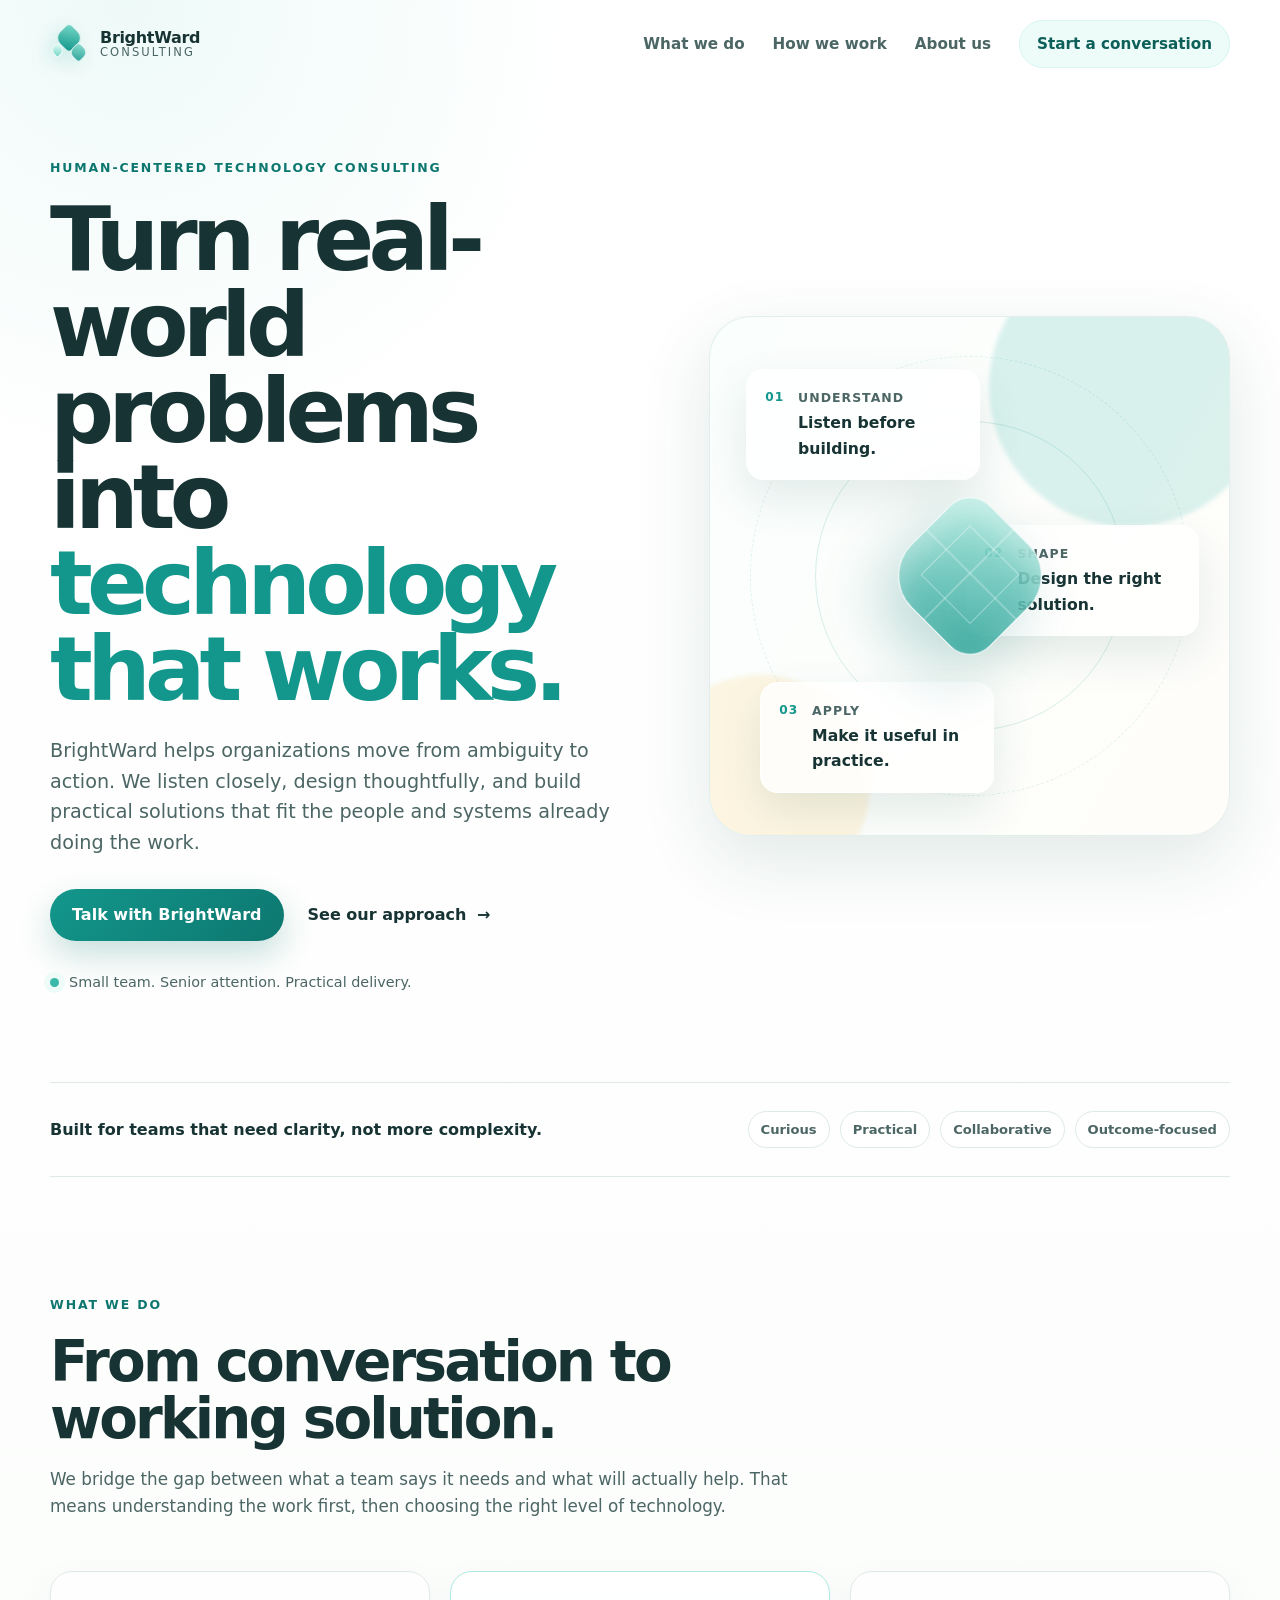
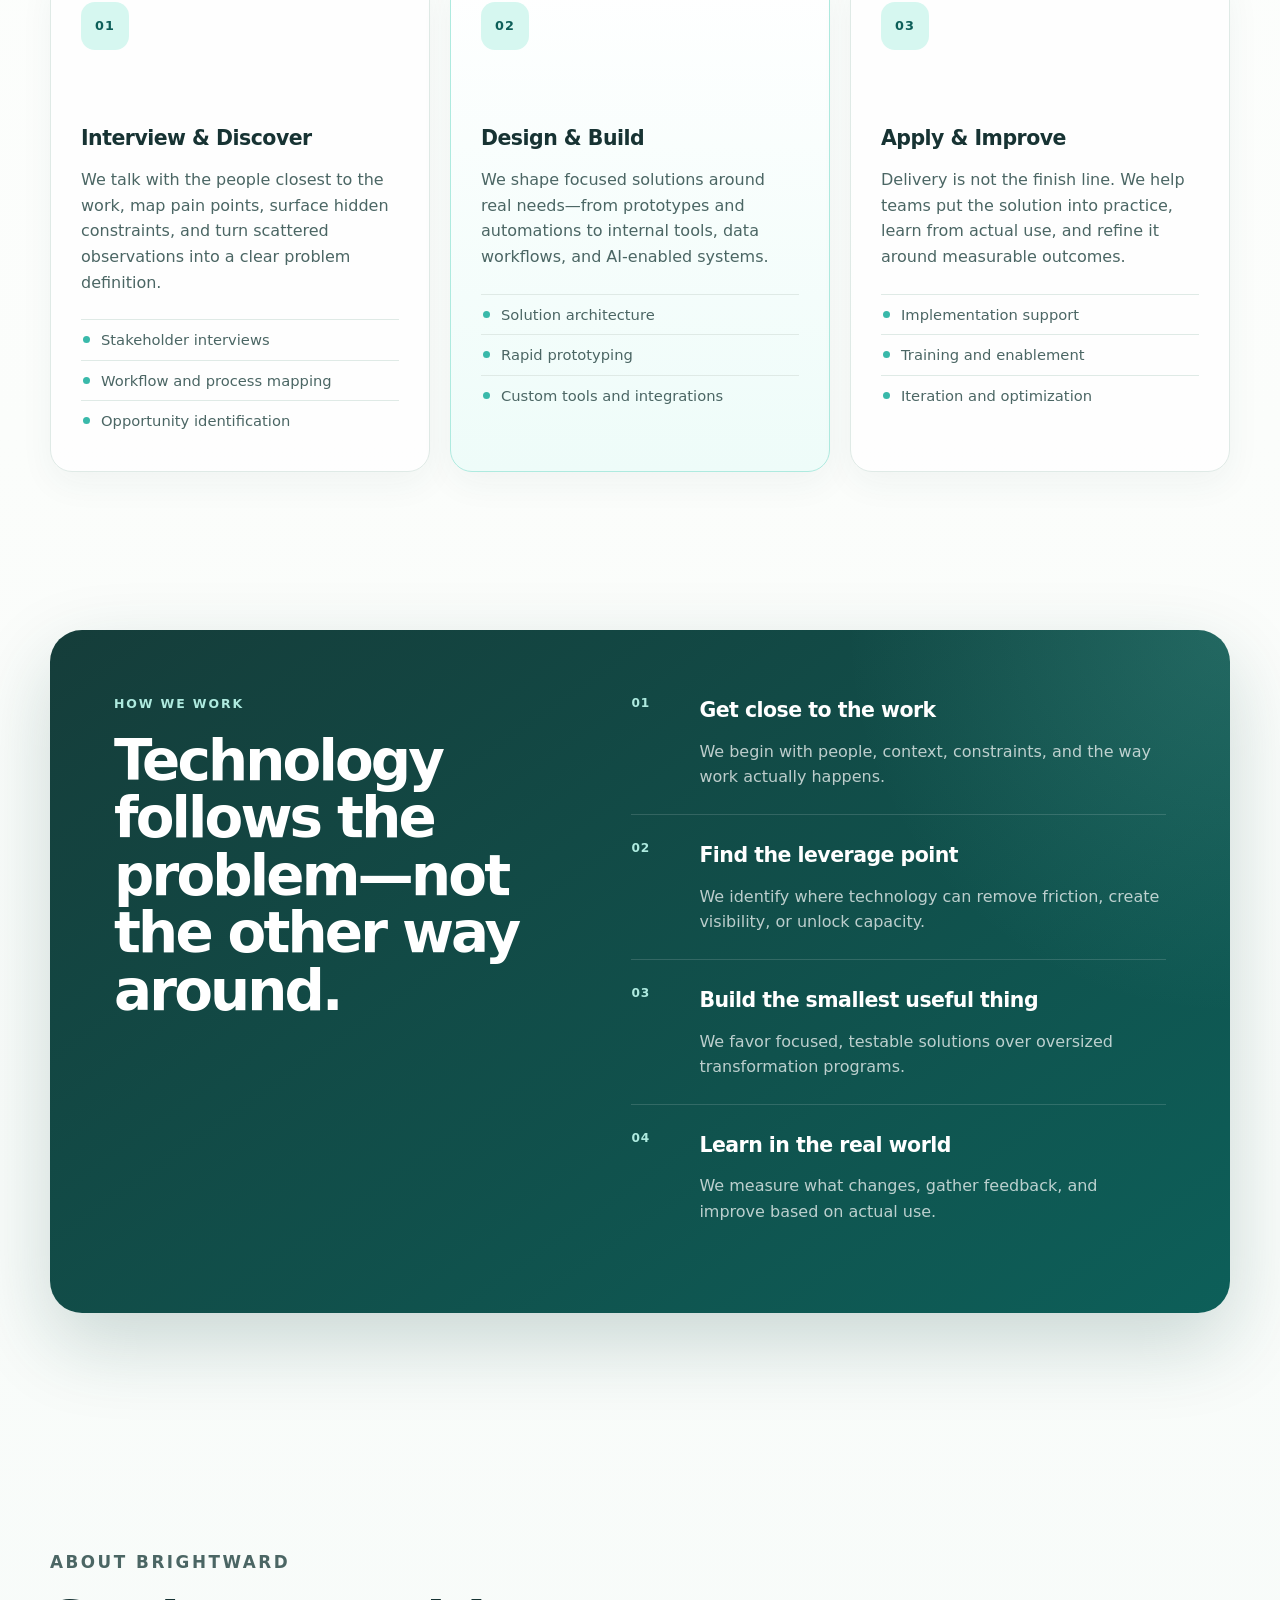
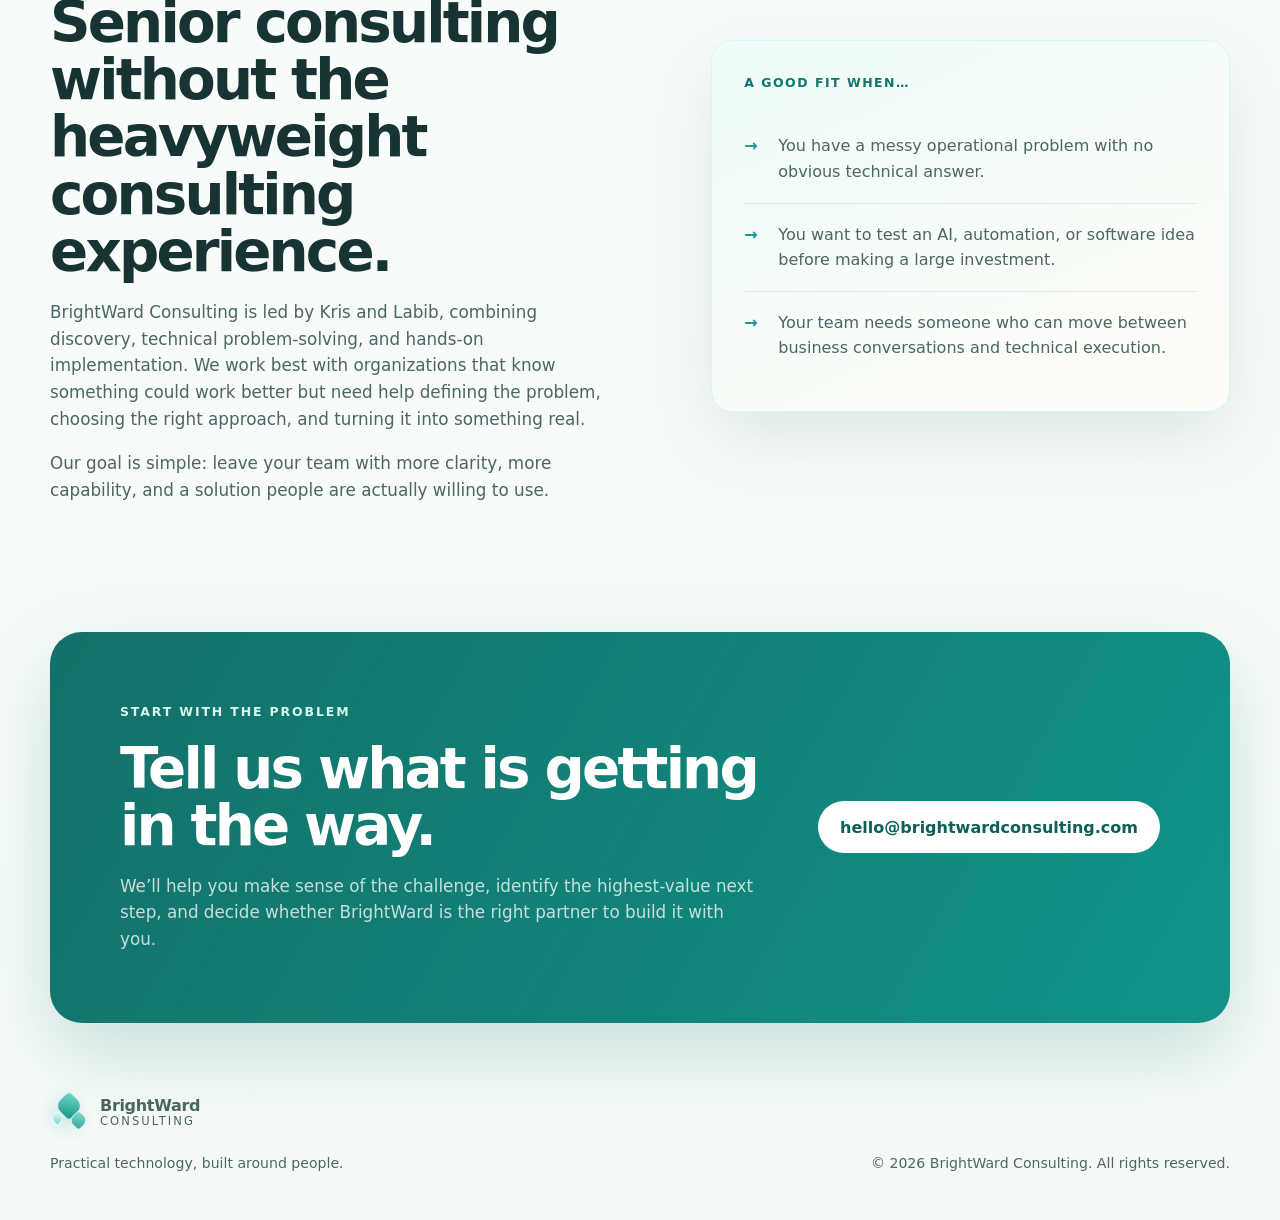
==== index.html @ 3c78a296 "First Prototype" ====
<!DOCTYPE html>
<html lang="en">
<head>
  <meta charset="UTF-8" />
  <meta name="viewport" content="width=device-width, initial-scale=1.0" />
  <meta
    name="description"
    content="BrightWard Consulting helps teams understand their real challenges, build practical technology solutions, and put them to work."
  />
  <title>BrightWard Consulting | Practical Technology, Built Around People</title>
  <link rel="stylesheet" href="styles.css" />
</head>
<body>
  <div class="page-shell">
    <header class="site-header" id="top">
      <a class="brand" href="#top" aria-label="BrightWard Consulting home">
        <span class="brand-mark" aria-hidden="true">
          <span></span>
          <span></span>
          <span></span>
        </span>
        <span class="brand-text">
          <strong>BrightWard</strong>
          <small>Consulting</small>
        </span>
      </a>

      <button class="menu-toggle" type="button" aria-expanded="false" aria-controls="site-nav">
        <span class="sr-only">Toggle navigation</span>
        <span></span>
        <span></span>
      </button>

      <nav class="site-nav" id="site-nav" aria-label="Primary navigation">
        <a href="#services">What we do</a>
        <a href="#approach">How we work</a>
        <a href="#about">About us</a>
        <a class="nav-cta" href="#contact">Start a conversation</a>
      </nav>
    </header>

    <main>
      <section class="hero section-grid" aria-labelledby="hero-title">
        <div class="hero-copy reveal">
          <p class="eyebrow">Human-centered technology consulting</p>
          <h1 id="hero-title">
            Turn real-world problems into
            <span class="accent-text">technology that works.</span>
          </h1>
          <p class="hero-lede">
            BrightWard helps organizations move from ambiguity to action. We listen closely,
            design thoughtfully, and build practical solutions that fit the people and systems
            already doing the work.
          </p>
          <div class="hero-actions">
            <a class="button button-primary" href="#contact">Talk with BrightWard</a>
            <a class="text-link" href="#approach">See our approach <span aria-hidden="true">→</span></a>
          </div>
          <div class="hero-note">
            <span class="status-dot" aria-hidden="true"></span>
            <span>Small team. Senior attention. Practical delivery.</span>
          </div>
        </div>

        <div class="hero-visual reveal" aria-label="BrightWard consulting process illustration">
          <div class="crystal-orbit crystal-orbit-one"></div>
          <div class="crystal-orbit crystal-orbit-two"></div>
          <div class="crystal-card crystal-card-main">
            <span class="card-number">01</span>
            <div>
              <p>Understand</p>
              <strong>Listen before building.</strong>
            </div>
          </div>
          <div class="crystal-card crystal-card-two">
            <span class="card-number">02</span>
            <div>
              <p>Shape</p>
              <strong>Design the right solution.</strong>
            </div>
          </div>
          <div class="crystal-card crystal-card-three">
            <span class="card-number">03</span>
            <div>
              <p>Apply</p>
              <strong>Make it useful in practice.</strong>
            </div>
          </div>
          <div class="crystal-core" aria-hidden="true">
            <span></span>
            <span></span>
            <span></span>
          </div>
        </div>
      </section>

      <section class="trust-strip reveal" aria-label="BrightWard principles">
        <p>Built for teams that need clarity, not more complexity.</p>
        <div class="principles">
          <span>Curious</span>
          <span>Practical</span>
          <span>Collaborative</span>
          <span>Outcome-focused</span>
        </div>
      </section>

      <section class="content-section" id="services">
        <div class="section-heading reveal">
          <p class="eyebrow">What we do</p>
          <h2>From conversation to working solution.</h2>
          <p>
            We bridge the gap between what a team says it needs and what will actually help.
            That means understanding the work first, then choosing the right level of technology.
          </p>
        </div>

        <div class="service-grid">
          <article class="service-card reveal">
            <div class="service-icon" aria-hidden="true">01</div>
            <h3>Interview & Discover</h3>
            <p>
              We talk with the people closest to the work, map pain points, surface hidden constraints,
              and turn scattered observations into a clear problem definition.
            </p>
            <ul>
              <li>Stakeholder interviews</li>
              <li>Workflow and process mapping</li>
              <li>Opportunity identification</li>
            </ul>
          </article>

          <article class="service-card featured reveal">
            <div class="service-icon" aria-hidden="true">02</div>
            <h3>Design & Build</h3>
            <p>
              We shape focused solutions around real needs—from prototypes and automations to internal
              tools, data workflows, and AI-enabled systems.
            </p>
            <ul>
              <li>Solution architecture</li>
              <li>Rapid prototyping</li>
              <li>Custom tools and integrations</li>
            </ul>
          </article>

          <article class="service-card reveal">
            <div class="service-icon" aria-hidden="true">03</div>
            <h3>Apply & Improve</h3>
            <p>
              Delivery is not the finish line. We help teams put the solution into practice, learn from
              actual use, and refine it around measurable outcomes.
            </p>
            <ul>
              <li>Implementation support</li>
              <li>Training and enablement</li>
              <li>Iteration and optimization</li>
            </ul>
          </article>
        </div>
      </section>

      <section class="content-section approach-section" id="approach">
        <div class="approach-panel reveal">
          <div class="section-heading compact">
            <p class="eyebrow">How we work</p>
            <h2>Technology follows the problem—not the other way around.</h2>
          </div>

          <div class="steps">
            <article class="step">
              <span>01</span>
              <div>
                <h3>Get close to the work</h3>
                <p>We begin with people, context, constraints, and the way work actually happens.</p>
              </div>
            </article>
            <article class="step">
              <span>02</span>
              <div>
                <h3>Find the leverage point</h3>
                <p>We identify where technology can remove friction, create visibility, or unlock capacity.</p>
              </div>
            </article>
            <article class="step">
              <span>03</span>
              <div>
                <h3>Build the smallest useful thing</h3>
                <p>We favor focused, testable solutions over oversized transformation programs.</p>
              </div>
            </article>
            <article class="step">
              <span>04</span>
              <div>
                <h3>Learn in the real world</h3>
                <p>We measure what changes, gather feedback, and improve based on actual use.</p>
              </div>
            </article>
          </div>
        </div>
      </section>

      <section class="content-section about-section" id="about">
        <div class="about-copy reveal">
          <p class="eyebrow">About BrightWard</p>
          <h2>Senior consulting without the heavyweight consulting experience.</h2>
          <p>
            BrightWard Consulting is led by Kris and Labib, combining discovery, technical problem-solving,
            and hands-on implementation. We work best with organizations that know something could work better
            but need help defining the problem, choosing the right approach, and turning it into something real.
          </p>
          <p>
            Our goal is simple: leave your team with more clarity, more capability, and a solution people
            are actually willing to use.
          </p>
        </div>

        <aside class="fit-card reveal" aria-label="Ideal BrightWard engagements">
          <p class="fit-label">A good fit when…</p>
          <div class="fit-item">
            <span>→</span>
            <p>You have a messy operational problem with no obvious technical answer.</p>
          </div>
          <div class="fit-item">
            <span>→</span>
            <p>You want to test an AI, automation, or software idea before making a large investment.</p>
          </div>
          <div class="fit-item">
            <span>→</span>
            <p>Your team needs someone who can move between business conversations and technical execution.</p>
          </div>
        </aside>
      </section>

      <section class="contact-section reveal" id="contact">
        <div>
          <p class="eyebrow light">Start with the problem</p>
          <h2>Tell us what is getting in the way.</h2>
          <p>
            We’ll help you make sense of the challenge, identify the highest-value next step,
            and decide whether BrightWard is the right partner to build it with you.
          </p>
        </div>
        <a class="button button-light" href="mailto:hello@brightwardconsulting.com">hello@brightwardconsulting.com</a>
      </section>
    </main>

    <footer class="site-footer">
      <div>
        <a class="brand footer-brand" href="#top">
          <span class="brand-mark" aria-hidden="true">
            <span></span>
            <span></span>
            <span></span>
          </span>
          <span class="brand-text">
            <strong>BrightWard</strong>
            <small>Consulting</small>
          </span>
        </a>
        <p>Practical technology, built around people.</p>
      </div>
      <p>© <span id="year"></span> BrightWard Consulting. All rights reserved.</p>
    </footer>
  </div>

  <script src="script.js"></script>
</body>
</html>
---- styles.css ----
:root {
  --teal-50: #eefcf9;
  --teal-100: #d6f7f0;
  --teal-200: #aeeadf;
  --teal-300: #75d7c7;
  --teal-400: #39b9aa;
  --teal-500: #13978c;
  --teal-600: #0d776f;
  --teal-700: #0d5f59;
  --ink: #173333;
  --ink-soft: #4b6664;
  --cream: #fbfdfb;
  --white: #ffffff;
  --line: #dfeae6;
  --warm: #fff7e8;
  --shadow: 0 24px 70px rgba(26, 81, 75, 0.12);
  --radius-lg: 32px;
  --radius-md: 22px;
  --radius-sm: 14px;
  --max-width: 1180px;
}

* {
  box-sizing: border-box;
}

html {
  scroll-behavior: smooth;
}

body {
  margin: 0;
  color: var(--ink);
  background:
    radial-gradient(circle at 10% 0%, rgba(117, 215, 199, 0.12), transparent 28rem),
    linear-gradient(180deg, #ffffff 0%, var(--cream) 46%, #f5faf8 100%);
  font-family: Inter, ui-sans-serif, system-ui, -apple-system, BlinkMacSystemFont, "Segoe UI", sans-serif;
  line-height: 1.6;
}

body.menu-open {
  overflow: hidden;
}

a {
  color: inherit;
}

button,
a {
  -webkit-tap-highlight-color: transparent;
}

.page-shell {
  width: min(calc(100% - 32px), 1320px);
  margin: 0 auto;
}

.site-header {
  width: min(100%, var(--max-width));
  margin: 0 auto;
  min-height: 88px;
  display: flex;
  align-items: center;
  justify-content: space-between;
  gap: 32px;
  position: relative;
  z-index: 20;
}

.brand {
  display: inline-flex;
  align-items: center;
  gap: 12px;
  text-decoration: none;
}

.brand-mark {
  position: relative;
  width: 38px;
  height: 38px;
  display: inline-block;
}

.brand-mark span {
  position: absolute;
  display: block;
  background: linear-gradient(145deg, var(--teal-300), var(--teal-500));
  border: 1px solid rgba(255, 255, 255, 0.75);
  box-shadow: 0 7px 20px rgba(19, 151, 140, 0.18);
  transform: rotate(45deg);
}

.brand-mark span:nth-child(1) {
  width: 22px;
  height: 22px;
  top: 2px;
  left: 8px;
  border-radius: 5px 9px 5px 9px;
}

.brand-mark span:nth-child(2) {
  width: 15px;
  height: 15px;
  right: 2px;
  bottom: 3px;
  opacity: 0.85;
  border-radius: 4px 7px 4px 7px;
}

.brand-mark span:nth-child(3) {
  width: 11px;
  height: 11px;
  left: 2px;
  bottom: 7px;
  background: linear-gradient(145deg, #dffaf4, var(--teal-300));
  border-radius: 3px 6px 3px 6px;
}

.brand-text {
  display: grid;
  line-height: 1.08;
}

.brand-text strong {
  font-size: 1rem;
  letter-spacing: -0.02em;
}

.brand-text small {
  color: var(--ink-soft);
  font-size: 0.72rem;
  letter-spacing: 0.18em;
  text-transform: uppercase;
}

.site-nav {
  display: flex;
  align-items: center;
  gap: 28px;
}

.site-nav a {
  color: var(--ink-soft);
  text-decoration: none;
  font-size: 0.95rem;
  font-weight: 650;
  transition: color 180ms ease, transform 180ms ease;
}

.site-nav a:hover {
  color: var(--teal-600);
}

.site-nav .nav-cta {
  color: var(--teal-700);
  background: var(--teal-50);
  border: 1px solid var(--teal-100);
  padding: 11px 17px;
  border-radius: 999px;
}

.site-nav .nav-cta:hover {
  transform: translateY(-1px);
}

.menu-toggle {
  display: none;
  width: 44px;
  height: 44px;
  padding: 0;
  border: 1px solid var(--line);
  border-radius: 14px;
  background: rgba(255, 255, 255, 0.86);
  cursor: pointer;
}

.menu-toggle span:not(.sr-only) {
  width: 18px;
  height: 2px;
  background: var(--ink);
  display: block;
  margin: 5px auto;
  transition: transform 180ms ease, opacity 180ms ease;
}

.sr-only {
  position: absolute;
  width: 1px;
  height: 1px;
  padding: 0;
  margin: -1px;
  overflow: hidden;
  clip: rect(0, 0, 0, 0);
  white-space: nowrap;
  border: 0;
}

.section-grid {
  width: min(100%, var(--max-width));
  margin: 0 auto;
  display: grid;
  grid-template-columns: minmax(0, 1.06fr) minmax(420px, 0.94fr);
  gap: 72px;
  align-items: center;
}

.hero {
  min-height: 710px;
  padding: 70px 0 88px;
}

.eyebrow {
  margin: 0 0 18px;
  color: var(--teal-600);
  font-size: 0.78rem;
  font-weight: 800;
  letter-spacing: 0.15em;
  text-transform: uppercase;
}

.eyebrow.light {
  color: var(--teal-100);
}

h1,
h2,
h3,
p {
  margin-top: 0;
}

h1 {
  max-width: 780px;
  margin-bottom: 24px;
  font-size: clamp(3.5rem, 7vw, 6.8rem);
  line-height: 0.96;
  letter-spacing: -0.065em;
  font-weight: 720;
}

.accent-text {
  display: block;
  color: var(--teal-500);
}

.hero-lede {
  max-width: 660px;
  margin-bottom: 30px;
  color: var(--ink-soft);
  font-size: clamp(1.05rem, 1.5vw, 1.22rem);
}

.hero-actions {
  display: flex;
  align-items: center;
  gap: 24px;
  flex-wrap: wrap;
}

.button {
  display: inline-flex;
  min-height: 52px;
  align-items: center;
  justify-content: center;
  padding: 0 22px;
  border-radius: 999px;
  text-decoration: none;
  font-weight: 800;
  transition: transform 180ms ease, box-shadow 180ms ease, background 180ms ease;
}

.button:hover {
  transform: translateY(-2px);
}

.button-primary {
  color: var(--white);
  background: linear-gradient(135deg, var(--teal-500), var(--teal-600));
  box-shadow: 0 14px 32px rgba(13, 119, 111, 0.22);
}

.button-primary:hover {
  box-shadow: 0 18px 42px rgba(13, 119, 111, 0.28);
}

.text-link {
  color: var(--ink);
  font-weight: 760;
  text-decoration: none;
}

.text-link span {
  display: inline-block;
  margin-left: 5px;
  transition: transform 180ms ease;
}

.text-link:hover span {
  transform: translateX(4px);
}

.hero-note {
  display: flex;
  align-items: center;
  gap: 10px;
  margin-top: 30px;
  color: var(--ink-soft);
  font-size: 0.9rem;
}

.status-dot {
  width: 9px;
  height: 9px;
  border-radius: 50%;
  background: var(--teal-400);
  box-shadow: 0 0 0 6px var(--teal-50);
}

.hero-visual {
  position: relative;
  min-height: 520px;
  border: 1px solid rgba(13, 119, 111, 0.11);
  border-radius: 42px;
  overflow: hidden;
  background:
    linear-gradient(rgba(255, 255, 255, 0.7), rgba(255, 255, 255, 0.7)),
    linear-gradient(120deg, var(--teal-50), #fff9ef);
  box-shadow: var(--shadow);
  isolation: isolate;
}

.hero-visual::before,
.hero-visual::after {
  content: "";
  position: absolute;
  border-radius: 50%;
  filter: blur(2px);
  z-index: -2;
}

.hero-visual::before {
  width: 280px;
  height: 280px;
  top: -70px;
  right: -40px;
  background: rgba(57, 185, 170, 0.18);
}

.hero-visual::after {
  width: 220px;
  height: 220px;
  bottom: -60px;
  left: -60px;
  background: rgba(255, 225, 165, 0.3);
}

.crystal-orbit {
  position: absolute;
  inset: 50%;
  border: 1px solid rgba(19, 151, 140, 0.16);
  border-radius: 50%;
  transform: translate(-50%, -50%);
}

.crystal-orbit-one {
  width: 310px;
  height: 310px;
}

.crystal-orbit-two {
  width: 440px;
  height: 440px;
  border-style: dashed;
  opacity: 0.72;
}

.crystal-core {
  position: absolute;
  top: 50%;
  left: 50%;
  width: 128px;
  height: 128px;
  transform: translate(-50%, -50%) rotate(45deg);
  background: linear-gradient(145deg, rgba(174, 234, 223, 0.93), rgba(19, 151, 140, 0.82));
  border: 1px solid rgba(255, 255, 255, 0.9);
  border-radius: 28px 45px 28px 45px;
  box-shadow:
    0 30px 60px rgba(13, 119, 111, 0.24),
    inset 12px 12px 30px rgba(255, 255, 255, 0.35);
}

.crystal-core span {
  position: absolute;
  background: rgba(255, 255, 255, 0.25);
}

.crystal-core span:nth-child(1) {
  width: 2px;
  height: 100%;
  left: 48%;
}

.crystal-core span:nth-child(2) {
  width: 100%;
  height: 2px;
  top: 48%;
}

.crystal-core span:nth-child(3) {
  width: 70px;
  height: 70px;
  top: 27px;
  left: 27px;
  border: 1px solid rgba(255, 255, 255, 0.38);
  background: transparent;
}

.crystal-card {
  position: absolute;
  width: min(245px, 45%);
  display: flex;
  gap: 14px;
  align-items: flex-start;
  padding: 18px;
  border: 1px solid rgba(255, 255, 255, 0.9);
  border-radius: 18px;
  background: rgba(255, 255, 255, 0.78);
  backdrop-filter: blur(12px);
  box-shadow: 0 18px 44px rgba(44, 95, 89, 0.12);
}

.crystal-card-main {
  top: 52px;
  left: 36px;
}

.crystal-card-two {
  top: 208px;
  right: 30px;
}

.crystal-card-three {
  bottom: 42px;
  left: 50px;
}

.card-number {
  color: var(--teal-500);
  font-size: 0.76rem;
  font-weight: 850;
  letter-spacing: 0.08em;
}

.crystal-card p {
  margin-bottom: 2px;
  color: var(--ink-soft);
  font-size: 0.78rem;
  font-weight: 750;
  text-transform: uppercase;
  letter-spacing: 0.08em;
}

.crystal-card strong {
  font-size: 0.98rem;
  line-height: 1.25;
}

.trust-strip {
  width: min(100%, var(--max-width));
  margin: 0 auto;
  padding: 28px 0;
  border-top: 1px solid var(--line);
  border-bottom: 1px solid var(--line);
  display: flex;
  justify-content: space-between;
  align-items: center;
  gap: 24px;
}

.trust-strip > p {
  margin: 0;
  font-weight: 760;
}

.principles {
  display: flex;
  flex-wrap: wrap;
  justify-content: flex-end;
  gap: 10px;
}

.principles span {
  padding: 7px 12px;
  border-radius: 999px;
  color: var(--ink-soft);
  background: var(--white);
  border: 1px solid var(--line);
  font-size: 0.82rem;
  font-weight: 700;
}

.content-section {
  width: min(100%, var(--max-width));
  margin: 0 auto;
  padding: 118px 0;
}

.section-heading {
  max-width: 770px;
  margin-bottom: 52px;
}

.section-heading.compact {
  max-width: 520px;
  margin-bottom: 0;
}

.section-heading h2,
.about-copy h2,
.contact-section h2 {
  margin-bottom: 18px;
  font-size: clamp(2.25rem, 4.4vw, 4.2rem);
  line-height: 1.02;
  letter-spacing: -0.05em;
}

.section-heading > p:last-child,
.about-copy > p,
.contact-section > div > p:last-child {
  color: var(--ink-soft);
  font-size: 1.05rem;
}

.service-grid {
  display: grid;
  grid-template-columns: repeat(3, 1fr);
  gap: 20px;
}

.service-card {
  min-height: 400px;
  padding: 30px;
  border: 1px solid var(--line);
  border-radius: var(--radius-md);
  background: rgba(255, 255, 255, 0.72);
  box-shadow: 0 12px 34px rgba(39, 83, 79, 0.05);
}

.service-card.featured {
  background: linear-gradient(180deg, #ffffff 0%, var(--teal-50) 100%);
  border-color: var(--teal-200);
  transform: translateY(-14px);
}

.service-icon {
  width: 48px;
  height: 48px;
  display: grid;
  place-items: center;
  margin-bottom: 72px;
  border-radius: 14px;
  color: var(--teal-700);
  background: var(--teal-100);
  font-size: 0.8rem;
  font-weight: 900;
  letter-spacing: 0.08em;
}

.service-card h3,
.step h3 {
  margin-bottom: 12px;
  font-size: 1.28rem;
  letter-spacing: -0.025em;
}

.service-card > p {
  color: var(--ink-soft);
}

.service-card ul {
  padding: 0;
  margin: 24px 0 0;
  list-style: none;
}

.service-card li {
  position: relative;
  padding: 8px 0 8px 20px;
  border-top: 1px solid var(--line);
  color: var(--ink-soft);
  font-size: 0.92rem;
}

.service-card li::before {
  content: "";
  position: absolute;
  top: 16px;
  left: 2px;
  width: 7px;
  height: 7px;
  border-radius: 50%;
  background: var(--teal-400);
}

.approach-section {
  padding-top: 40px;
}

.approach-panel {
  display: grid;
  grid-template-columns: 0.9fr 1.1fr;
  gap: 80px;
  padding: 64px;
  border-radius: var(--radius-lg);
  color: var(--white);
  background:
    radial-gradient(circle at 100% 0%, rgba(117, 215, 199, 0.18), transparent 24rem),
    linear-gradient(145deg, #153d3a, #0d5f59);
  box-shadow: 0 30px 80px rgba(15, 68, 63, 0.2);
}

.approach-panel .eyebrow {
  color: var(--teal-200);
}

.steps {
  display: grid;
}

.step {
  display: grid;
  grid-template-columns: 54px 1fr;
  gap: 14px;
  padding: 24px 0;
  border-top: 1px solid rgba(255, 255, 255, 0.14);
}

.step:first-child {
  border-top: 0;
  padding-top: 0;
}

.step > span {
  color: var(--teal-200);
  font-size: 0.76rem;
  font-weight: 900;
  letter-spacing: 0.08em;
}

.step p {
  margin-bottom: 0;
  color: rgba(255, 255, 255, 0.72);
}

.about-section {
  display: grid;
  grid-template-columns: 1.05fr 0.95fr;
  gap: 88px;
  align-items: center;
}

.about-copy > p:last-child {
  margin-bottom: 0;
}

.fit-card {
  padding: 32px;
  border: 1px solid var(--teal-100);
  border-radius: var(--radius-md);
  background: linear-gradient(155deg, var(--teal-50), #fffdf8);
  box-shadow: var(--shadow);
}

.fit-label {
  margin-bottom: 22px;
  color: var(--teal-600);
  font-size: 0.78rem;
  font-weight: 900;
  letter-spacing: 0.12em;
  text-transform: uppercase;
}

.fit-item {
  display: grid;
  grid-template-columns: 24px 1fr;
  gap: 10px;
  padding: 18px 0;
  border-top: 1px solid rgba(13, 119, 111, 0.12);
}

.fit-item:first-of-type {
  border-top: 0;
}

.fit-item span {
  color: var(--teal-500);
  font-weight: 900;
}

.fit-item p {
  margin: 0;
  color: var(--ink-soft);
}

.contact-section {
  width: min(100%, var(--max-width));
  margin: 10px auto 32px;
  padding: 70px;
  border-radius: var(--radius-lg);
  display: grid;
  grid-template-columns: minmax(0, 1fr) auto;
  align-items: center;
  gap: 60px;
  color: var(--white);
  background:
    linear-gradient(120deg, rgba(20, 112, 104, 0.95), rgba(17, 151, 140, 0.88)),
    var(--teal-600);
  box-shadow: 0 30px 80px rgba(13, 119, 111, 0.2);
}

.contact-section > div > p:last-child {
  max-width: 700px;
  margin-bottom: 0;
  color: rgba(255, 255, 255, 0.76);
}

.button-light {
  color: var(--teal-700);
  background: var(--white);
  white-space: nowrap;
}

.site-footer {
  width: min(100%, var(--max-width));
  margin: 0 auto;
  padding: 38px 0 46px;
  display: flex;
  justify-content: space-between;
  align-items: flex-end;
  gap: 30px;
  color: var(--ink-soft);
  font-size: 0.88rem;
}

.site-footer p {
  margin: 14px 0 0;
}

.site-footer > p {
  margin: 0;
}

.reveal {
  opacity: 0;
  transform: translateY(20px);
  transition: opacity 650ms ease, transform 650ms ease;
}

.reveal.visible {
  opacity: 1;
  transform: translateY(0);
}

@media (prefers-reduced-motion: reduce) {
  html {
    scroll-behavior: auto;
  }

  *,
  *::before,
  *::after {
    transition-duration: 0.01ms !important;
    animation-duration: 0.01ms !important;
    animation-iteration-count: 1 !important;
  }

  .reveal {
    opacity: 1;
    transform: none;
  }
}

@media (max-width: 980px) {
  .section-grid,
  .about-section,
  .approach-panel,
  .contact-section {
    grid-template-columns: 1fr;
  }

  .hero {
    gap: 46px;
    padding-top: 44px;
  }

  .hero-visual {
    min-height: 470px;
  }

  .service-grid {
    grid-template-columns: 1fr;
  }

  .service-card,
  .service-card.featured {
    min-height: 0;
    transform: none;
  }

  .service-icon {
    margin-bottom: 42px;
  }

  .approach-panel {
    gap: 48px;
  }

  .contact-section {
    gap: 30px;
  }

  .button-light {
    justify-self: start;
  }
}

@media (max-width: 760px) {
  .page-shell {
    width: min(calc(100% - 22px), 1320px);
  }

  .site-header {
    min-height: 76px;
  }

  .menu-toggle {
    display: block;
    position: relative;
    z-index: 30;
  }

  .menu-open .menu-toggle span:not(.sr-only):nth-of-type(2) {
    transform: translateY(3.5px) rotate(45deg);
  }

  .menu-open .menu-toggle span:not(.sr-only):nth-of-type(3) {
    transform: translateY(-3.5px) rotate(-45deg);
  }

  .site-nav {
    position: fixed;
    inset: 0;
    display: flex;
    flex-direction: column;
    align-items: flex-start;
    justify-content: center;
    gap: 24px;
    padding: 88px 28px 32px;
    background: rgba(251, 253, 251, 0.97);
    backdrop-filter: blur(18px);
    opacity: 0;
    pointer-events: none;
    transform: translateY(-10px);
    transition: opacity 180ms ease, transform 180ms ease;
  }

  .menu-open .site-nav {
    opacity: 1;
    pointer-events: auto;
    transform: translateY(0);
  }

  .site-nav a {
    font-size: 1.3rem;
  }

  .hero {
    min-height: auto;
    padding: 54px 0 72px;
  }

  h1 {
    font-size: clamp(3.1rem, 16vw, 5rem);
  }

  .hero-visual {
    min-height: 440px;
    border-radius: 30px;
  }

  .crystal-card {
    width: 54%;
    padding: 14px;
  }

  .crystal-card-main {
    top: 32px;
    left: 18px;
  }

  .crystal-card-two {
    top: 190px;
    right: 16px;
  }

  .crystal-card-three {
    left: 24px;
    bottom: 28px;
  }

  .trust-strip {
    align-items: flex-start;
    flex-direction: column;
  }

  .principles {
    justify-content: flex-start;
  }

  .content-section {
    padding: 86px 0;
  }

  .approach-section {
    padding-top: 20px;
  }

  .approach-panel,
  .contact-section {
    padding: 38px 24px;
    border-radius: 26px;
  }

  .about-section {
    gap: 46px;
  }

  .site-footer {
    align-items: flex-start;
    flex-direction: column;
  }
}

@media (max-width: 480px) {
  .brand-text small {
    font-size: 0.64rem;
  }

  .hero-actions {
    align-items: flex-start;
    flex-direction: column;
    gap: 16px;
  }

  .button {
    width: 100%;
  }

  .hero-visual {
    min-height: 390px;
  }

  .crystal-orbit-one {
    width: 250px;
    height: 250px;
  }

  .crystal-orbit-two {
    width: 340px;
    height: 340px;
  }

  .crystal-core {
    width: 102px;
    height: 102px;
  }

  .crystal-card {
    width: 63%;
  }

  .crystal-card strong {
    font-size: 0.88rem;
  }

  .contact-section .button-light {
    white-space: normal;
    text-align: center;
  }
}
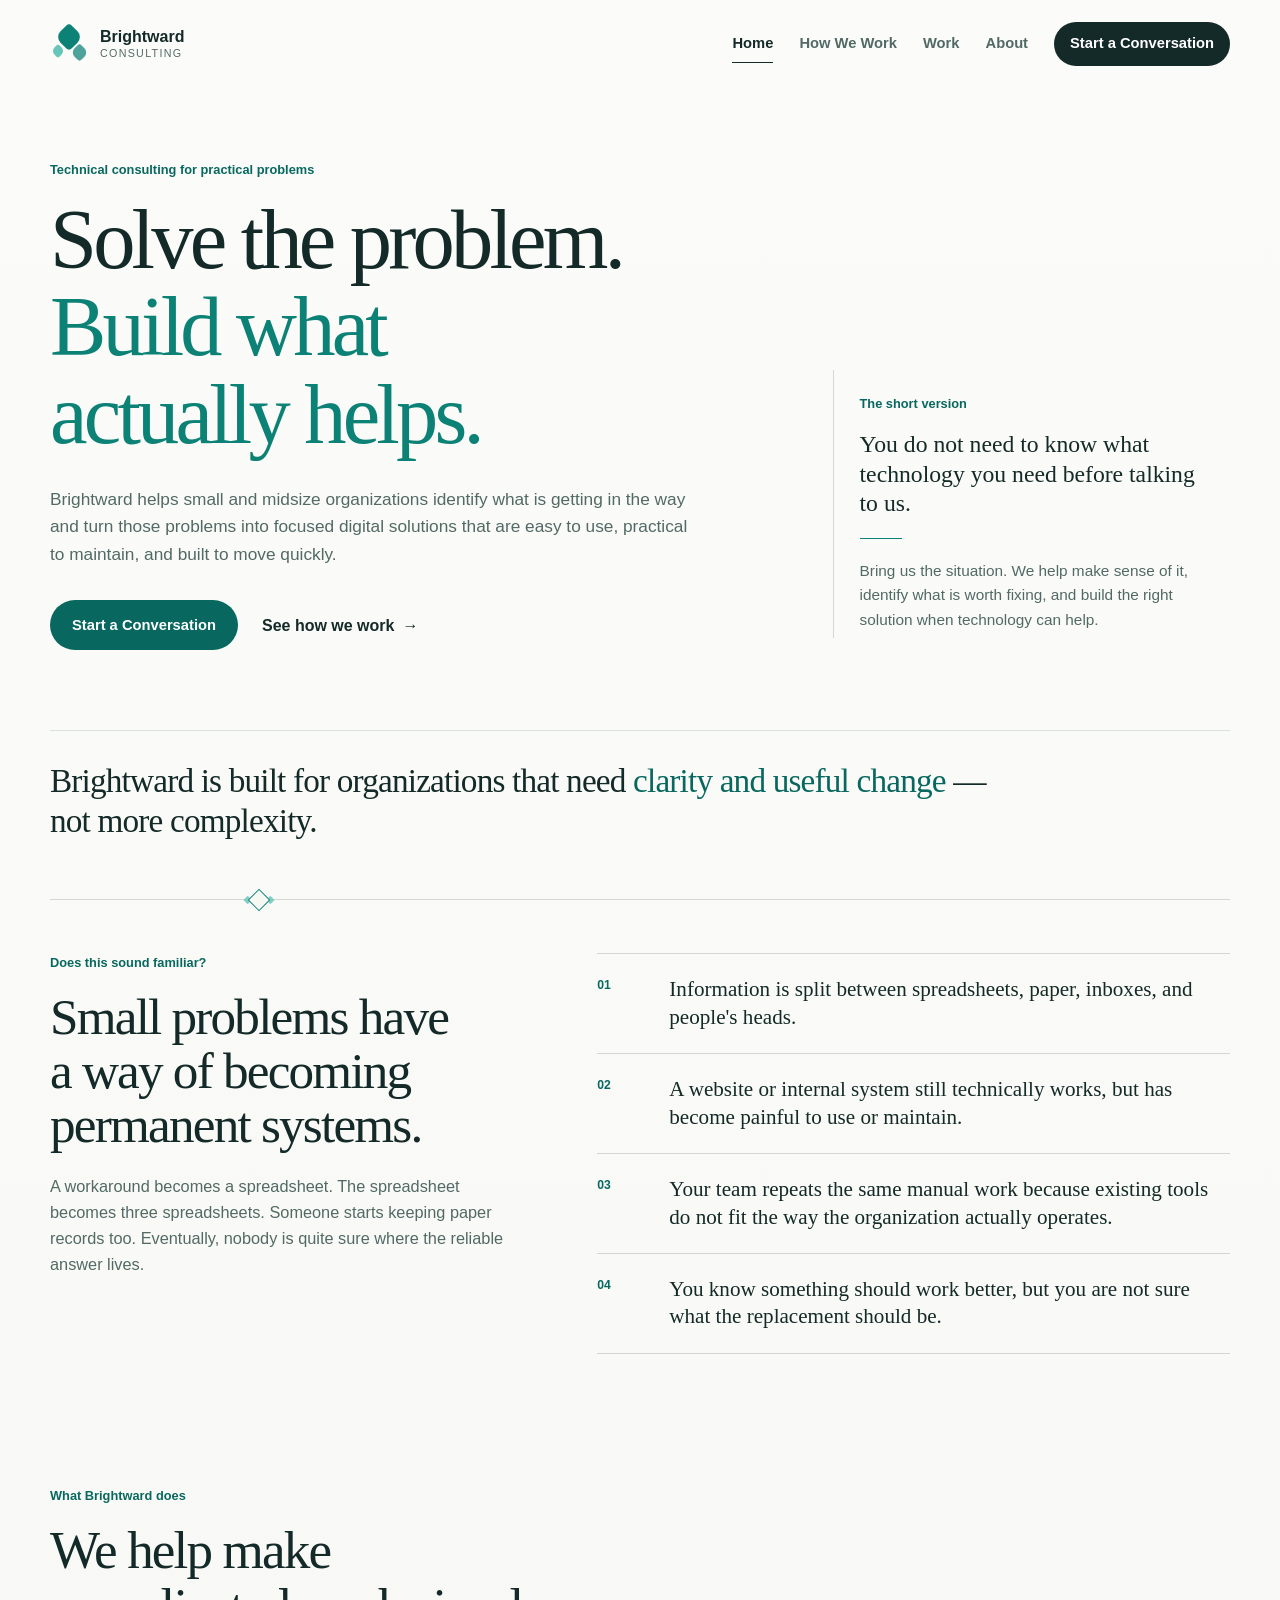
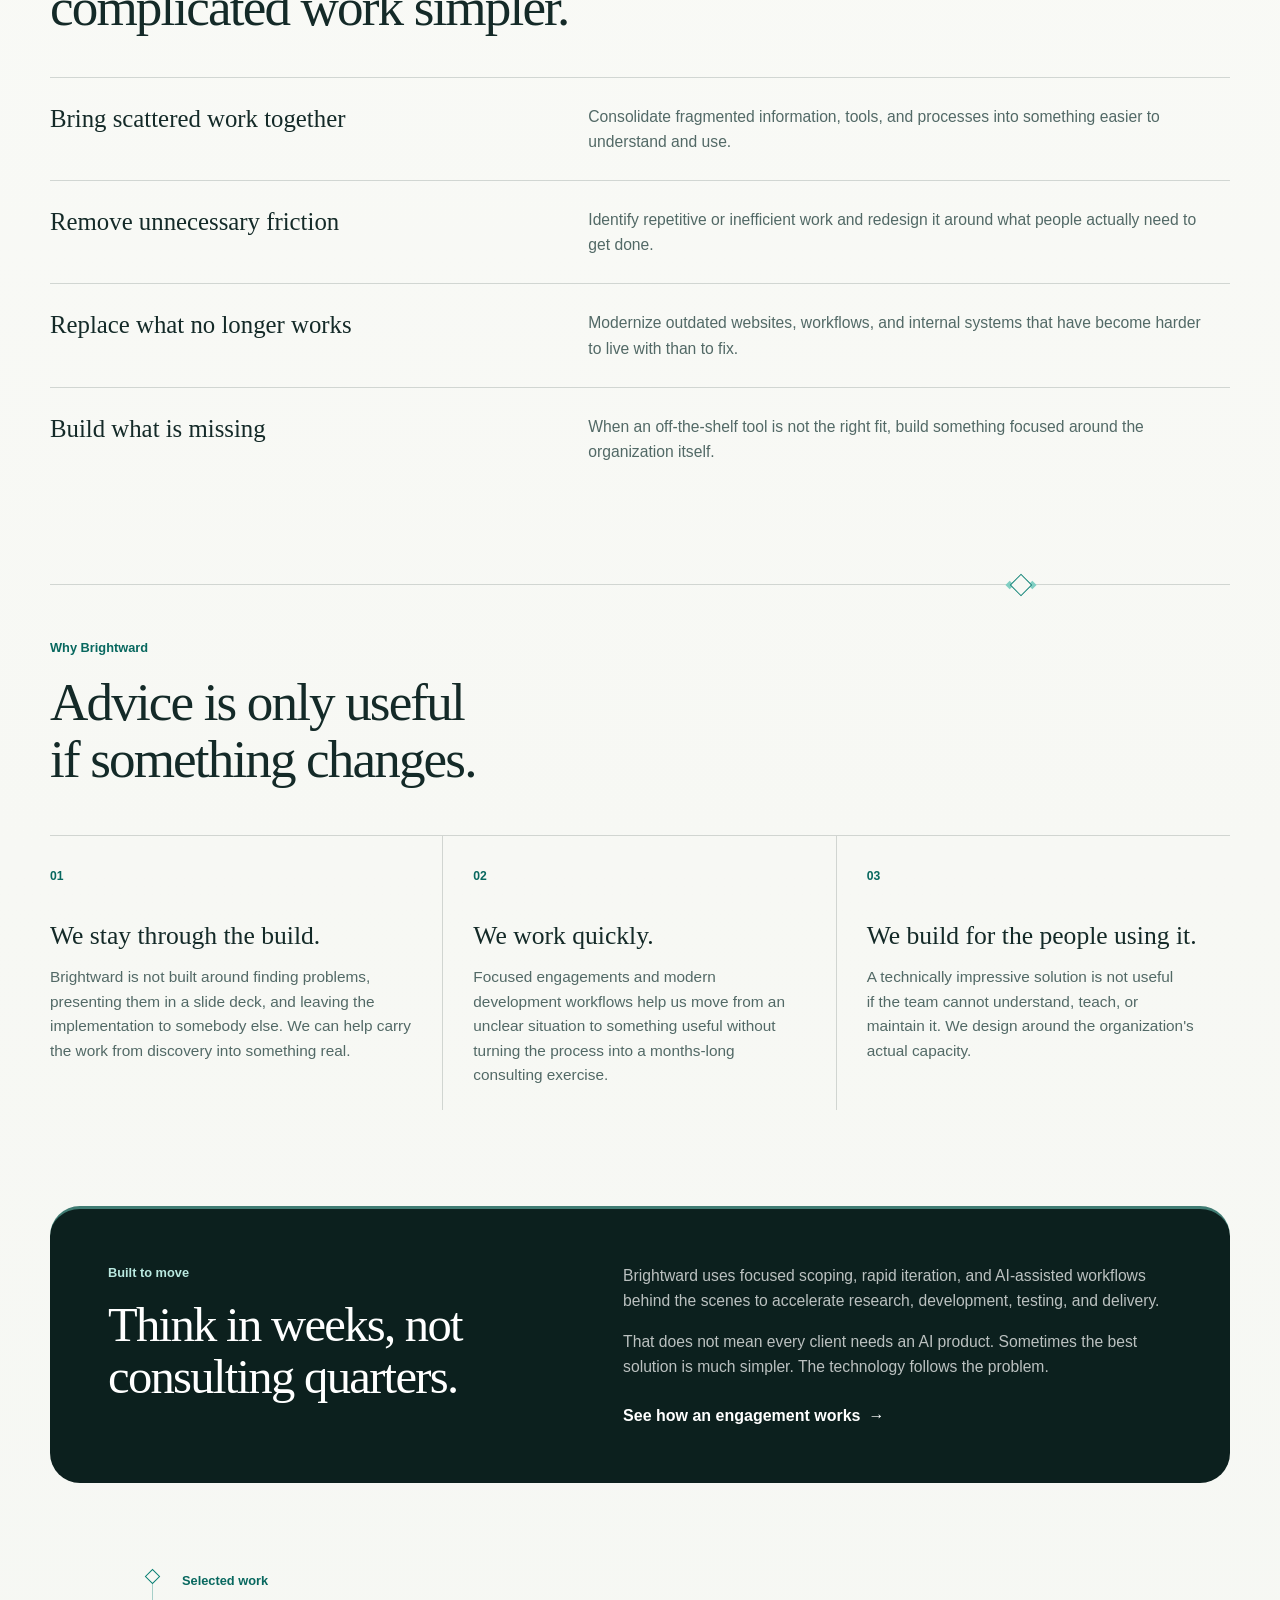
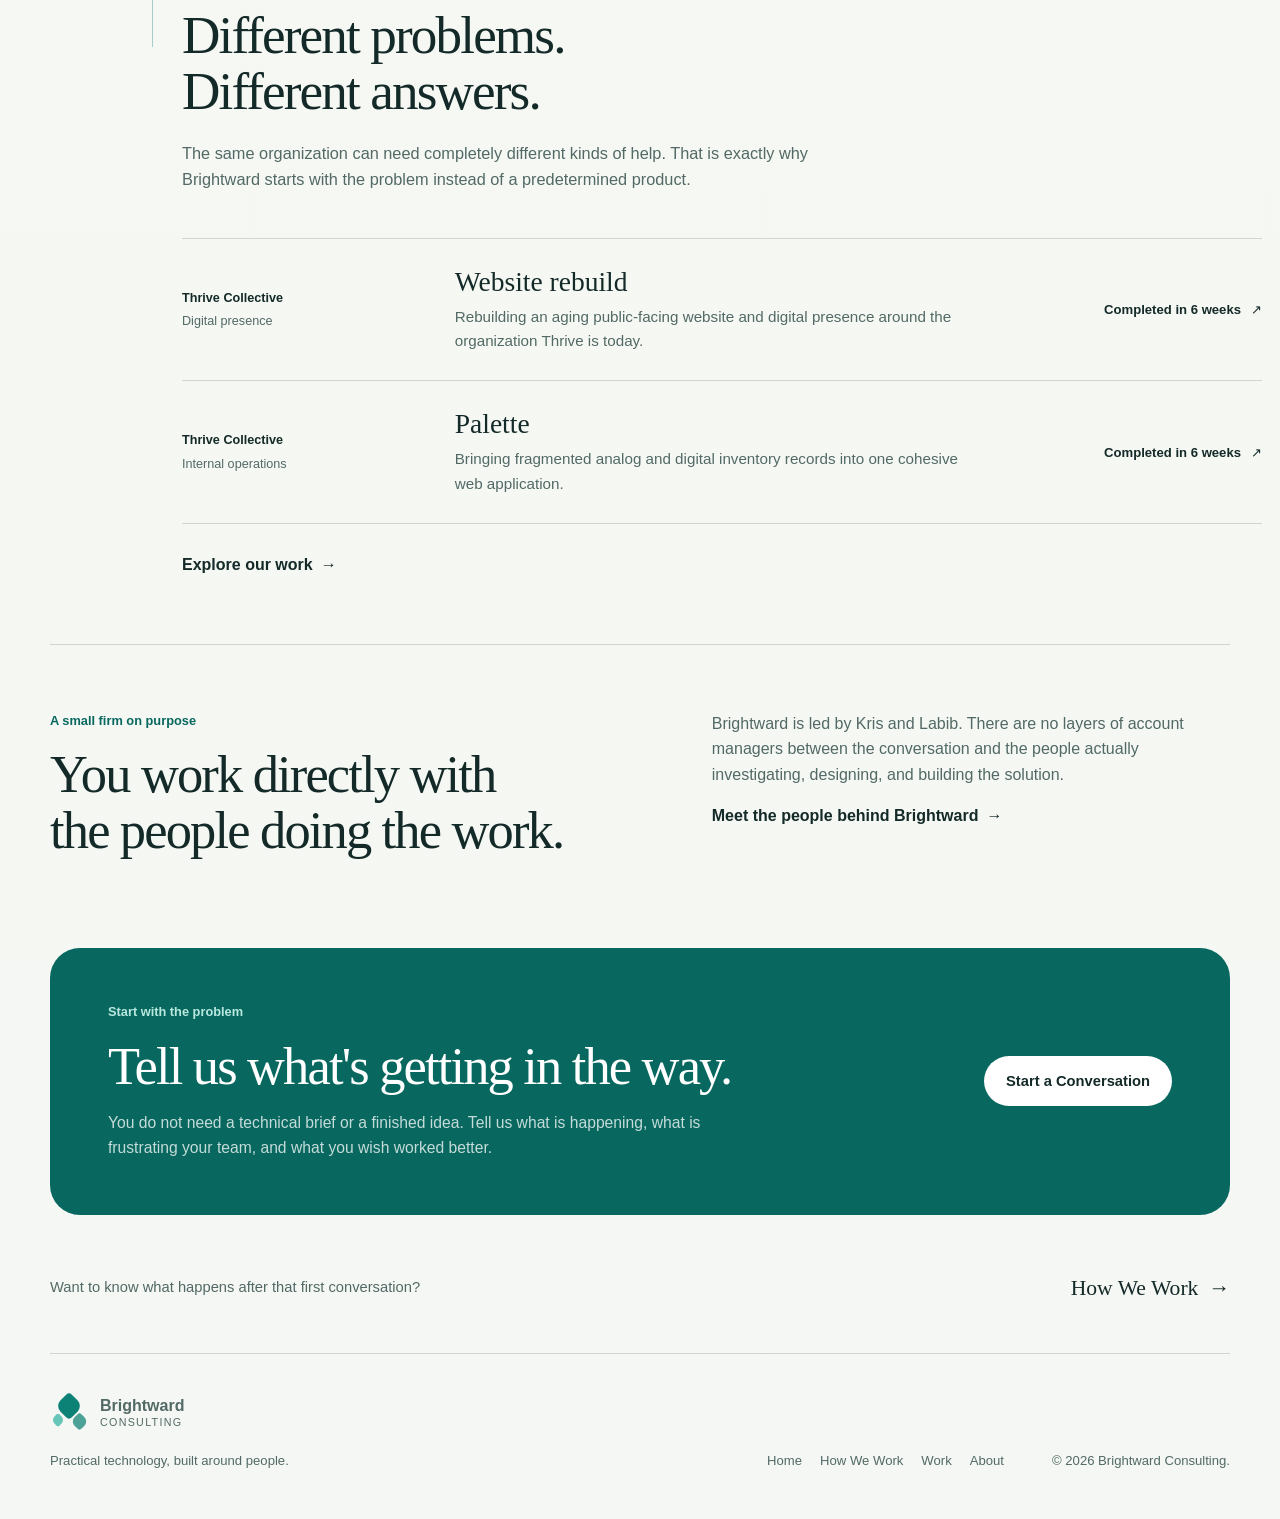
==== commit f25ccbed: "Redesign Brightward multi-page site" ====
--- a/index.html
+++ b/index.html
@@ -5,264 +5,410 @@
   <meta name="viewport" content="width=device-width, initial-scale=1.0" />
   <meta
     name="description"
-    content="BrightWard Consulting helps teams understand their real challenges, build practical technology solutions, and put them to work."
+    content="Brightward helps small and midsize organizations solve operational problems with practical digital solutions built quickly and around the people who use them."
   />
-  <title>BrightWard Consulting | Practical Technology, Built Around People</title>
+  <title>Brightward Consulting | Practical Technology, Built Around People</title>
   <link rel="stylesheet" href="styles.css" />
 </head>
-<body>
+
+<body data-page="home">
   <div class="page-shell">
-    <header class="site-header" id="top">
-      <a class="brand" href="#top" aria-label="BrightWard Consulting home">
+
+    <header class="site-header">
+      <a class="brand" href="index.html" aria-label="Brightward Consulting home">
         <span class="brand-mark" aria-hidden="true">
           <span></span>
           <span></span>
           <span></span>
         </span>
+
         <span class="brand-text">
-          <strong>BrightWard</strong>
+          <strong>Brightward</strong>
           <small>Consulting</small>
         </span>
       </a>
 
-      <button class="menu-toggle" type="button" aria-expanded="false" aria-controls="site-nav">
+      <button
+        class="menu-toggle"
+        type="button"
+        aria-expanded="false"
+        aria-controls="site-nav"
+      >
         <span class="sr-only">Toggle navigation</span>
         <span></span>
         <span></span>
       </button>
 
       <nav class="site-nav" id="site-nav" aria-label="Primary navigation">
-        <a href="#services">What we do</a>
-        <a href="#approach">How we work</a>
-        <a href="#about">About us</a>
-        <a class="nav-cta" href="#contact">Start a conversation</a>
+        <a href="index.html" data-nav="home">Home</a>
+        <a href="approach.html" data-nav="approach">How We Work</a>
+        <a href="work.html" data-nav="work">Work</a>
+        <a href="about.html" data-nav="about">About</a>
+        <a class="nav-cta" href="#contact">Start a Conversation</a>
       </nav>
     </header>
 
     <main>
-      <section class="hero section-grid" aria-labelledby="hero-title">
-        <div class="hero-copy reveal">
-          <p class="eyebrow">Human-centered technology consulting</p>
-          <h1 id="hero-title">
-            Turn real-world problems into
-            <span class="accent-text">technology that works.</span>
+
+      <section class="hero home-hero">
+        <div class="hero-main reveal">
+          <p class="section-tag">Technical consulting for practical problems</p>
+
+          <h1>
+            Solve the problem.
+            <span>Build what actually helps.</span>
           </h1>
-          <p class="hero-lede">
-            BrightWard helps organizations move from ambiguity to action. We listen closely,
-            design thoughtfully, and build practical solutions that fit the people and systems
-            already doing the work.
-          </p>
+
+          <p class="hero-copy">
+            Brightward helps small and midsize organizations identify what is
+            getting in the way and turn those problems into focused digital
+            solutions that are easy to use, practical to maintain, and built
+            to move quickly.
+          </p>
+
           <div class="hero-actions">
-            <a class="button button-primary" href="#contact">Talk with BrightWard</a>
-            <a class="text-link" href="#approach">See our approach <span aria-hidden="true">→</span></a>
+            <a class="button button-primary" href="#contact">
+              Start a Conversation
+            </a>
+
+            <a class="text-link" href="approach.html">
+              See how we work <span aria-hidden="true">→</span>
+            </a>
           </div>
-          <div class="hero-note">
-            <span class="status-dot" aria-hidden="true"></span>
-            <span>Small team. Senior attention. Practical delivery.</span>
-          </div>
-        </div>
-
-        <div class="hero-visual reveal" aria-label="BrightWard consulting process illustration">
-          <div class="crystal-orbit crystal-orbit-one"></div>
-          <div class="crystal-orbit crystal-orbit-two"></div>
-          <div class="crystal-card crystal-card-main">
-            <span class="card-number">01</span>
+        </div>
+
+        <aside class="hero-brief reveal">
+          <p class="brief-label">The short version</p>
+
+          <p class="brief-statement">
+            You do not need to know what technology you need before talking to us.
+          </p>
+
+          <div class="brief-rule"></div>
+
+          <p>
+            Bring us the situation. We help make sense of it, identify what is
+            worth fixing, and build the right solution when technology can help.
+          </p>
+        </aside>
+      </section>
+
+      <section class="statement-band reveal">
+        <p>
+          Brightward is built for organizations that need
+          <strong>clarity and useful change</strong> — not more complexity.
+        </p>
+      </section>
+
+      <section class="content-section recognition-section section-seam seam-left">
+        <div class="section-intro reveal">
+          <p class="section-tag">Does this sound familiar?</p>
+          <h2>Small problems have a way of becoming permanent systems.</h2>
+
+          <p>
+            A workaround becomes a spreadsheet. The spreadsheet becomes three
+            spreadsheets. Someone starts keeping paper records too. Eventually,
+            nobody is quite sure where the reliable answer lives.
+          </p>
+        </div>
+
+        <div class="problem-list reveal">
+          <article class="problem-row">
+            <span>01</span>
+            <p>
+              Information is split between spreadsheets, paper, inboxes, and
+              people's heads.
+            </p>
+          </article>
+
+          <article class="problem-row">
+            <span>02</span>
+            <p>
+              A website or internal system still technically works, but has
+              become painful to use or maintain.
+            </p>
+          </article>
+
+          <article class="problem-row">
+            <span>03</span>
+            <p>
+              Your team repeats the same manual work because existing tools do
+              not fit the way the organization actually operates.
+            </p>
+          </article>
+
+          <article class="problem-row">
+            <span>04</span>
+            <p>
+              You know something should work better, but you are not sure what
+              the replacement should be.
+            </p>
+          </article>
+        </div>
+      </section>
+
+      <section class="content-section capability-section">
+        <div class="section-intro reveal">
+          <p class="section-tag">What Brightward does</p>
+          <h2>We help make complicated work simpler.</h2>
+        </div>
+
+        <div class="capability-list">
+          <article class="capability-row reveal">
             <div>
-              <p>Understand</p>
-              <strong>Listen before building.</strong>
-            </div>
-          </div>
-          <div class="crystal-card crystal-card-two">
-            <span class="card-number">02</span>
+              <h3>Bring scattered work together</h3>
+            </div>
+
+            <p>
+              Consolidate fragmented information, tools, and processes into
+              something easier to understand and use.
+            </p>
+          </article>
+
+          <article class="capability-row reveal">
             <div>
-              <p>Shape</p>
-              <strong>Design the right solution.</strong>
-            </div>
-          </div>
-          <div class="crystal-card crystal-card-three">
-            <span class="card-number">03</span>
+              <h3>Remove unnecessary friction</h3>
+            </div>
+
+            <p>
+              Identify repetitive or inefficient work and redesign it around
+              what people actually need to get done.
+            </p>
+          </article>
+
+          <article class="capability-row reveal">
             <div>
-              <p>Apply</p>
-              <strong>Make it useful in practice.</strong>
-            </div>
-          </div>
-          <div class="crystal-core" aria-hidden="true">
-            <span></span>
-            <span></span>
-            <span></span>
-          </div>
-        </div>
-      </section>
-
-      <section class="trust-strip reveal" aria-label="BrightWard principles">
-        <p>Built for teams that need clarity, not more complexity.</p>
-        <div class="principles">
-          <span>Curious</span>
-          <span>Practical</span>
-          <span>Collaborative</span>
-          <span>Outcome-focused</span>
-        </div>
-      </section>
-
-      <section class="content-section" id="services">
-        <div class="section-heading reveal">
-          <p class="eyebrow">What we do</p>
-          <h2>From conversation to working solution.</h2>
-          <p>
-            We bridge the gap between what a team says it needs and what will actually help.
-            That means understanding the work first, then choosing the right level of technology.
-          </p>
-        </div>
-
-        <div class="service-grid">
-          <article class="service-card reveal">
-            <div class="service-icon" aria-hidden="true">01</div>
-            <h3>Interview & Discover</h3>
-            <p>
-              We talk with the people closest to the work, map pain points, surface hidden constraints,
-              and turn scattered observations into a clear problem definition.
-            </p>
-            <ul>
-              <li>Stakeholder interviews</li>
-              <li>Workflow and process mapping</li>
-              <li>Opportunity identification</li>
-            </ul>
-          </article>
-
-          <article class="service-card featured reveal">
-            <div class="service-icon" aria-hidden="true">02</div>
-            <h3>Design & Build</h3>
-            <p>
-              We shape focused solutions around real needs—from prototypes and automations to internal
-              tools, data workflows, and AI-enabled systems.
-            </p>
-            <ul>
-              <li>Solution architecture</li>
-              <li>Rapid prototyping</li>
-              <li>Custom tools and integrations</li>
-            </ul>
-          </article>
-
-          <article class="service-card reveal">
-            <div class="service-icon" aria-hidden="true">03</div>
-            <h3>Apply & Improve</h3>
-            <p>
-              Delivery is not the finish line. We help teams put the solution into practice, learn from
-              actual use, and refine it around measurable outcomes.
-            </p>
-            <ul>
-              <li>Implementation support</li>
-              <li>Training and enablement</li>
-              <li>Iteration and optimization</li>
-            </ul>
-          </article>
-        </div>
-      </section>
-
-      <section class="content-section approach-section" id="approach">
-        <div class="approach-panel reveal">
-          <div class="section-heading compact">
-            <p class="eyebrow">How we work</p>
-            <h2>Technology follows the problem—not the other way around.</h2>
-          </div>
-
-          <div class="steps">
-            <article class="step">
-              <span>01</span>
-              <div>
-                <h3>Get close to the work</h3>
-                <p>We begin with people, context, constraints, and the way work actually happens.</p>
-              </div>
-            </article>
-            <article class="step">
-              <span>02</span>
-              <div>
-                <h3>Find the leverage point</h3>
-                <p>We identify where technology can remove friction, create visibility, or unlock capacity.</p>
-              </div>
-            </article>
-            <article class="step">
-              <span>03</span>
-              <div>
-                <h3>Build the smallest useful thing</h3>
-                <p>We favor focused, testable solutions over oversized transformation programs.</p>
-              </div>
-            </article>
-            <article class="step">
-              <span>04</span>
-              <div>
-                <h3>Learn in the real world</h3>
-                <p>We measure what changes, gather feedback, and improve based on actual use.</p>
-              </div>
-            </article>
-          </div>
-        </div>
-      </section>
-
-      <section class="content-section about-section" id="about">
-        <div class="about-copy reveal">
-          <p class="eyebrow">About BrightWard</p>
-          <h2>Senior consulting without the heavyweight consulting experience.</h2>
-          <p>
-            BrightWard Consulting is led by Kris and Labib, combining discovery, technical problem-solving,
-            and hands-on implementation. We work best with organizations that know something could work better
-            but need help defining the problem, choosing the right approach, and turning it into something real.
-          </p>
-          <p>
-            Our goal is simple: leave your team with more clarity, more capability, and a solution people
-            are actually willing to use.
-          </p>
-        </div>
-
-        <aside class="fit-card reveal" aria-label="Ideal BrightWard engagements">
-          <p class="fit-label">A good fit when…</p>
-          <div class="fit-item">
-            <span>→</span>
-            <p>You have a messy operational problem with no obvious technical answer.</p>
-          </div>
-          <div class="fit-item">
-            <span>→</span>
-            <p>You want to test an AI, automation, or software idea before making a large investment.</p>
-          </div>
-          <div class="fit-item">
-            <span>→</span>
-            <p>Your team needs someone who can move between business conversations and technical execution.</p>
-          </div>
-        </aside>
+              <h3>Replace what no longer works</h3>
+            </div>
+
+            <p>
+              Modernize outdated websites, workflows, and internal systems that
+              have become harder to live with than to fix.
+            </p>
+          </article>
+
+          <article class="capability-row reveal">
+            <div>
+              <h3>Build what is missing</h3>
+            </div>
+
+            <p>
+              When an off-the-shelf tool is not the right fit, build something
+              focused around the organization itself.
+            </p>
+          </article>
+        </div>
+      </section>
+
+      <section class="difference-section section-seam seam-right">
+        <div class="difference-heading reveal">
+          <p class="section-tag">Why Brightward</p>
+          <h2>Advice is only useful if something changes.</h2>
+        </div>
+
+        <div class="difference-grid">
+          <article class="difference-item reveal">
+            <span class="difference-number">01</span>
+            <h3>We stay through the build.</h3>
+            <p>
+              Brightward is not built around finding problems, presenting them
+              in a slide deck, and leaving the implementation to somebody else.
+              We can help carry the work from discovery into something real.
+            </p>
+          </article>
+
+          <article class="difference-item reveal">
+            <span class="difference-number">02</span>
+            <h3>We work quickly.</h3>
+            <p>
+              Focused engagements and modern development workflows help us move
+              from an unclear situation to something useful without turning the
+              process into a months-long consulting exercise.
+            </p>
+          </article>
+
+          <article class="difference-item reveal">
+            <span class="difference-number">03</span>
+            <h3>We build for the people using it.</h3>
+            <p>
+              A technically impressive solution is not useful if the team
+              cannot understand, teach, or maintain it. We design around the
+              organization's actual capacity.
+            </p>
+          </article>
+        </div>
+      </section>
+
+      <section class="speed-section reveal">
+        <div class="speed-copy">
+          <p class="section-tag section-tag-light">Built to move</p>
+          <h2>Think in weeks, not consulting quarters.</h2>
+        </div>
+
+        <div class="speed-detail">
+          <p>
+            Brightward uses focused scoping, rapid iteration, and AI-assisted
+            workflows behind the scenes to accelerate research, development,
+            testing, and delivery.
+          </p>
+
+          <p>
+            That does not mean every client needs an AI product. Sometimes the
+            best solution is much simpler. The technology follows the problem.
+          </p>
+
+          <a class="text-link text-link-light" href="approach.html">
+            See how an engagement works <span aria-hidden="true">→</span>
+          </a>
+        </div>
+      </section>
+
+      <section class="content-section work-preview shifted-section">
+        <div class="section-intro reveal">
+          <p class="section-tag">Selected work</p>
+          <h2>Different problems. Different answers.</h2>
+
+          <p>
+            The same organization can need completely different kinds of help.
+            That is exactly why Brightward starts with the problem instead of a
+            predetermined product.
+          </p>
+        </div>
+
+        <div class="project-preview-list">
+
+          <a class="project-preview reveal" href="work.html#thrive-site">
+            <div class="project-meta">
+              <span>Thrive Collective</span>
+              <span>Digital presence</span>
+            </div>
+
+            <div class="project-preview-main">
+              <h3>Website rebuild</h3>
+
+              <p>
+                Rebuilding an aging public-facing website and digital presence
+                around the organization Thrive is today.
+              </p>
+            </div>
+
+            <div class="project-preview-end">
+              <strong>Completed in 6 weeks</strong>
+              <span aria-hidden="true">↗</span>
+            </div>
+          </a>
+
+          <a class="project-preview reveal" href="work.html#palette">
+            <div class="project-meta">
+              <span>Thrive Collective</span>
+              <span>Internal operations</span>
+            </div>
+
+            <div class="project-preview-main">
+              <h3>Palette</h3>
+
+              <p>
+                Bringing fragmented analog and digital inventory records into
+                one cohesive web application.
+              </p>
+            </div>
+
+            <div class="project-preview-end">
+              <strong>Completed in 6 weeks</strong>
+              <span aria-hidden="true">↗</span>
+            </div>
+          </a>
+
+        </div>
+
+        <div class="section-link reveal">
+          <a class="text-link" href="work.html">
+            Explore our work <span aria-hidden="true">→</span>
+          </a>
+        </div>
+      </section>
+
+      <section class="content-section about-preview section-rule">
+        <div class="about-preview-copy reveal">
+          <p class="section-tag">A small firm on purpose</p>
+          <h2>You work directly with the people doing the work.</h2>
+        </div>
+
+        <div class="about-preview-detail reveal">
+          <p>
+            Brightward is led by Kris and Labib. There are no layers of account
+            managers between the conversation and the people actually
+            investigating, designing, and building the solution.
+          </p>
+
+          <a class="text-link" href="about.html">
+            Meet the people behind Brightward
+            <span aria-hidden="true">→</span>
+          </a>
+        </div>
       </section>
 
       <section class="contact-section reveal" id="contact">
         <div>
-          <p class="eyebrow light">Start with the problem</p>
-          <h2>Tell us what is getting in the way.</h2>
-          <p>
-            We’ll help you make sense of the challenge, identify the highest-value next step,
-            and decide whether BrightWard is the right partner to build it with you.
-          </p>
-        </div>
-        <a class="button button-light" href="mailto:hello@brightwardconsulting.com">hello@brightwardconsulting.com</a>
-      </section>
+          <p class="section-tag section-tag-light">Start with the problem</p>
+          <h2>Tell us what's getting in the way.</h2>
+
+          <p>
+            You do not need a technical brief or a finished idea. Tell us what
+            is happening, what is frustrating your team, and what you wish
+            worked better.
+          </p>
+        </div>
+
+        <a
+          class="button button-light"
+          href="mailto:hello@brightwardconsulting.com"
+        >
+          Start a Conversation
+        </a>
+      </section>
+
+      <section class="next-page reveal">
+        <p>Want to know what happens after that first conversation?</p>
+
+        <a href="approach.html">
+          How We Work
+          <span aria-hidden="true">→</span>
+        </a>
+      </section>
+
     </main>
 
     <footer class="site-footer">
       <div>
-        <a class="brand footer-brand" href="#top">
+        <a class="brand footer-brand" href="index.html">
           <span class="brand-mark" aria-hidden="true">
             <span></span>
             <span></span>
             <span></span>
           </span>
+
           <span class="brand-text">
-            <strong>BrightWard</strong>
+            <strong>Brightward</strong>
             <small>Consulting</small>
           </span>
         </a>
+
         <p>Practical technology, built around people.</p>
       </div>
-      <p>© <span id="year"></span> BrightWard Consulting. All rights reserved.</p>
+
+      <div class="footer-links">
+        <a href="index.html">Home</a>
+        <a href="approach.html">How We Work</a>
+        <a href="work.html">Work</a>
+        <a href="about.html">About</a>
+      </div>
+
+      <p>© <span id="year"></span> Brightward Consulting.</p>
     </footer>
+
   </div>
 
   <script src="script.js"></script>
 </body>
-</html>
+</html>
--- a/styles.css
+++ b/styles.css
@@ -1,24 +1,43 @@
 :root {
-  --teal-50: #eefcf9;
-  --teal-100: #d6f7f0;
-  --teal-200: #aeeadf;
-  --teal-300: #75d7c7;
-  --teal-400: #39b9aa;
-  --teal-500: #13978c;
-  --teal-600: #0d776f;
-  --teal-700: #0d5f59;
-  --ink: #173333;
-  --ink-soft: #4b6664;
-  --cream: #fbfdfb;
+  --ink: #142a28;
+  --ink-deep: #0c201e;
+  --ink-soft: #526966;
+
+  --teal: #0c8175;
+  --teal-dark: #08685f;
+  --teal-light: #d9f0ea;
+  --teal-pale: #eef8f5;
+
+  --paper: #f7f8f4;
   --white: #ffffff;
-  --line: #dfeae6;
-  --warm: #fff7e8;
-  --shadow: 0 24px 70px rgba(26, 81, 75, 0.12);
-  --radius-lg: 32px;
-  --radius-md: 22px;
-  --radius-sm: 14px;
+
+  --line: #d8e1dc;
+  --line-dark: rgba(20, 42, 40, 0.17);
+
   --max-width: 1180px;
-}
+  --page-width: 1360px;
+
+  --radius-large: 30px;
+
+  --display:
+    "Iowan Old Style",
+    "Palatino Linotype",
+    Baskerville,
+    Georgia,
+    serif;
+
+  --sans:
+    -apple-system,
+    BlinkMacSystemFont,
+    "Segoe UI",
+    Helvetica,
+    Arial,
+    sans-serif;
+}
+
+/* ==================================================
+   Base
+================================================== */
 
 * {
   box-sizing: border-box;
@@ -32,9 +51,13 @@
   margin: 0;
   color: var(--ink);
   background:
-    radial-gradient(circle at 10% 0%, rgba(117, 215, 199, 0.12), transparent 28rem),
-    linear-gradient(180deg, #ffffff 0%, var(--cream) 46%, #f5faf8 100%);
-  font-family: Inter, ui-sans-serif, system-ui, -apple-system, BlinkMacSystemFont, "Segoe UI", sans-serif;
+    linear-gradient(
+      180deg,
+      #fbfcf9 0%,
+      var(--paper) 52%,
+      #f4f7f3 100%
+    );
+  font-family: var(--sans);
   line-height: 1.6;
 }
 
@@ -51,21 +74,52 @@
   -webkit-tap-highlight-color: transparent;
 }
 
+h1,
+h2,
+h3,
+p {
+  margin-top: 0;
+}
+
+h1,
+h2,
+h3 {
+  text-wrap: balance;
+}
+
+p {
+  text-wrap: pretty;
+}
+
 .page-shell {
-  width: min(calc(100% - 32px), 1320px);
+  width: min(calc(100% - 36px), var(--page-width));
   margin: 0 auto;
 }
+
+.sr-only {
+  position: absolute;
+  width: 1px;
+  height: 1px;
+  margin: -1px;
+  overflow: hidden;
+  clip: rect(0, 0, 0, 0);
+  white-space: nowrap;
+}
+
+/* ==================================================
+   Header
+================================================== */
 
 .site-header {
   width: min(100%, var(--max-width));
+  min-height: 88px;
   margin: 0 auto;
-  min-height: 88px;
   display: flex;
   align-items: center;
   justify-content: space-between;
-  gap: 32px;
+  gap: 28px;
   position: relative;
-  z-index: 20;
+  z-index: 50;
 }
 
 .brand {
@@ -79,42 +133,40 @@
   position: relative;
   width: 38px;
   height: 38px;
-  display: inline-block;
+  flex: 0 0 auto;
 }
 
 .brand-mark span {
   position: absolute;
   display: block;
-  background: linear-gradient(145deg, var(--teal-300), var(--teal-500));
-  border: 1px solid rgba(255, 255, 255, 0.75);
-  box-shadow: 0 7px 20px rgba(19, 151, 140, 0.18);
   transform: rotate(45deg);
+  background: var(--teal);
 }
 
 .brand-mark span:nth-child(1) {
-  width: 22px;
-  height: 22px;
+  width: 20px;
+  height: 20px;
   top: 2px;
-  left: 8px;
-  border-radius: 5px 9px 5px 9px;
+  left: 9px;
+  border-radius: 4px 8px 4px 8px;
 }
 
 .brand-mark span:nth-child(2) {
-  width: 15px;
-  height: 15px;
+  width: 13px;
+  height: 13px;
   right: 2px;
-  bottom: 3px;
-  opacity: 0.85;
-  border-radius: 4px 7px 4px 7px;
+  bottom: 4px;
+  opacity: 0.72;
+  border-radius: 3px 6px 3px 6px;
 }
 
 .brand-mark span:nth-child(3) {
-  width: 11px;
-  height: 11px;
-  left: 2px;
+  width: 10px;
+  height: 10px;
+  left: 3px;
   bottom: 7px;
-  background: linear-gradient(145deg, #dffaf4, var(--teal-300));
-  border-radius: 3px 6px 3px 6px;
+  background: #68c6b9;
+  border-radius: 2px 5px 2px 5px;
 }
 
 .brand-text {
@@ -124,43 +176,63 @@
 
 .brand-text strong {
   font-size: 1rem;
-  letter-spacing: -0.02em;
 }
 
 .brand-text small {
-  color: var(--ink-soft);
-  font-size: 0.72rem;
-  letter-spacing: 0.18em;
+  margin-top: 3px;
+  color: var(--ink-soft);
+  font-size: 0.67rem;
+  letter-spacing: 0.12em;
   text-transform: uppercase;
 }
 
 .site-nav {
   display: flex;
   align-items: center;
-  gap: 28px;
+  gap: 26px;
 }
 
 .site-nav a {
+  position: relative;
   color: var(--ink-soft);
   text-decoration: none;
-  font-size: 0.95rem;
+  font-size: 0.92rem;
   font-weight: 650;
-  transition: color 180ms ease, transform 180ms ease;
-}
-
-.site-nav a:hover {
-  color: var(--teal-600);
+}
+
+.site-nav a:not(.nav-cta)::after {
+  content: "";
+  position: absolute;
+  left: 0;
+  right: 100%;
+  bottom: -7px;
+  height: 1px;
+  background: var(--ink);
+  transition: right 180ms ease;
+}
+
+.site-nav a:not(.nav-cta):hover,
+.site-nav a[aria-current="page"] {
+  color: var(--ink);
+}
+
+.site-nav a:not(.nav-cta):hover::after,
+.site-nav a[aria-current="page"]::after {
+  right: 0;
 }
 
 .site-nav .nav-cta {
-  color: var(--teal-700);
-  background: var(--teal-50);
-  border: 1px solid var(--teal-100);
-  padding: 11px 17px;
+  padding: 10px 16px;
+  color: var(--white);
+  background: var(--ink);
   border-radius: 999px;
+  transition:
+    background 180ms ease,
+    transform 180ms ease;
 }
 
 .site-nav .nav-cta:hover {
+  background: var(--teal-dark);
   transform: translateY(-1px);
 }
 
@@ -170,85 +242,90 @@
   height: 44px;
   padding: 0;
   border: 1px solid var(--line);
-  border-radius: 14px;
-  background: rgba(255, 255, 255, 0.86);
+  border-radius: 50%;
+  background: var(--white);
   cursor: pointer;
 }
 
 .menu-toggle span:not(.sr-only) {
   width: 18px;
-  height: 2px;
-  background: var(--ink);
+  height: 1.5px;
   display: block;
   margin: 5px auto;
-  transition: transform 180ms ease, opacity 180ms ease;
-}
-
-.sr-only {
-  position: absolute;
-  width: 1px;
-  height: 1px;
-  padding: 0;
-  margin: -1px;
-  overflow: hidden;
-  clip: rect(0, 0, 0, 0);
-  white-space: nowrap;
-  border: 0;
-}
-
-.section-grid {
-  width: min(100%, var(--max-width));
-  margin: 0 auto;
-  display: grid;
-  grid-template-columns: minmax(0, 1.06fr) minmax(420px, 0.94fr);
-  gap: 72px;
+  background: var(--ink);
+}
+
+/* ==================================================
+   Shared Typography / Controls
+================================================== */
+
+.section-tag {
+  margin-bottom: 16px;
+  color: var(--teal-dark);
+  font-size: 0.8rem;
+  font-weight: 750;
+}
+
+.section-tag-light {
+  color: #b9e8df;
+}
+
+.button {
+  min-height: 50px;
+  display: inline-flex;
   align-items: center;
-}
-
-.hero {
-  min-height: 710px;
-  padding: 70px 0 88px;
-}
-
-.eyebrow {
-  margin: 0 0 18px;
-  color: var(--teal-600);
-  font-size: 0.78rem;
-  font-weight: 800;
-  letter-spacing: 0.15em;
-  text-transform: uppercase;
-}
-
-.eyebrow.light {
-  color: var(--teal-100);
-}
-
-h1,
-h2,
-h3,
-p {
-  margin-top: 0;
-}
-
-h1 {
-  max-width: 780px;
-  margin-bottom: 24px;
-  font-size: clamp(3.5rem, 7vw, 6.8rem);
-  line-height: 0.96;
-  letter-spacing: -0.065em;
-  font-weight: 720;
-}
-
-.accent-text {
-  display: block;
-  color: var(--teal-500);
-}
-
-.hero-lede {
-  max-width: 660px;
-  margin-bottom: 30px;
-  color: var(--ink-soft);
-  font-size: clamp(1.05rem, 1.5vw, 1.22rem);
+  justify-content: center;
+  padding: 0 22px;
+  border-radius: 999px;
+  text-decoration: none;
+  font-size: 0.92rem;
+  font-weight: 750;
+  transition:
+    transform 180ms ease,
+    background 180ms ease;
+}
+
+.button:hover {
+  transform: translateY(-2px);
+}
+
+.button-primary {
+  color: var(--white);
+  background: var(--teal-dark);
+}
+
+.button-primary:hover {
+  background: var(--ink-deep);
+}
+
+.button-light {
+  color: var(--ink);
+  background: var(--white);
+}
+
+.button-light:hover {
+  background: var(--teal-pale);
+}
+
+.text-link {
+  display: inline-flex;
+  gap: 8px;
+  align-items: center;
+  color: var(--ink);
+  text-decoration: none;
+  font-weight: 750;
+}
+
+.text-link span {
+  transition: transform 180ms ease;
+}
+
+.text-link:hover span {
+  transform: translateX(4px);
+}
+
+.text-link-light {
+  color: var(--white);
 }
 
 .hero-actions {
@@ -258,508 +335,1336 @@
   flex-wrap: wrap;
 }
 
-.button {
-  display: inline-flex;
-  min-height: 52px;
+.content-section {
+  width: min(100%, var(--max-width));
+  margin: 0 auto;
+  padding: 66px 0;
+}
+
+.section-intro {
+  max-width: 710px;
+  margin-bottom: 46px;
+}
+
+.section-intro h2,
+.difference-heading h2,
+.origin-heading h2,
+.working-style-heading h2 {
+  max-width: 760px;
+  margin-bottom: 20px;
+  font-family: var(--display);
+  font-size: clamp(2.45rem, 4.15vw, 4.1rem);
+  font-weight: 500;
+  line-height: 1.06;
+  letter-spacing: -0.035em;
+}
+
+.section-intro > p:last-child {
+  max-width: 650px;
+  margin-bottom: 0;
+  color: var(--ink-soft);
+  font-size: 1.02rem;
+}
+
+/* ==================================================
+   Integrated Section Seams
+================================================== */
+
+.section-seam {
+  position: relative;
+  padding-top: 82px !important;
+}
+
+.section-seam::before {
+  content: "";
+  position: absolute;
+  top: 28px;
+  left: 0;
+  right: 0;
+  height: 1px;
+  background: var(--line-dark);
+}
+
+.section-seam::after {
+  content: "";
+  position: absolute;
+  top: 21px;
+  width: 14px;
+  height: 14px;
+  transform: rotate(45deg);
+  border: 1.5px solid var(--teal);
+  background: var(--paper);
+  box-shadow:
+    -8px 8px 0 -5px #80cfc3,
+    8px -8px 0 -5px #80cfc3;
+}
+
+.seam-left::after {
+  left: 17%;
+}
+
+.seam-right::after {
+  right: 17%;
+}
+
+.section-rule {
+  border-top: 1px solid var(--line-dark);
+}
+
+/* ==================================================
+   Shifted Sections
+================================================== */
+
+.shifted-section {
+  position: relative;
+  width: min(calc(100% - 80px), 1080px);
+  margin-left: auto;
+  margin-right: 0;
+}
+
+.shifted-section::before {
+  content: "";
+  position: absolute;
+  left: -30px;
+  top: 70px;
+  width: 1px;
+  height: 72px;
+  background: rgba(12, 129, 117, 0.34);
+}
+
+.shifted-section::after {
+  content: "";
+  position: absolute;
+  left: -35px;
+  top: 66px;
+  width: 9px;
+  height: 9px;
+  transform: rotate(45deg);
+  border: 1px solid var(--teal);
+  background: var(--paper);
+}
+
+/* ==================================================
+   Home Hero
+================================================== */
+
+.hero {
+  width: min(100%, var(--max-width));
+  margin: 0 auto;
+}
+
+.home-hero {
+  min-height: 640px;
+  padding: 72px 0 80px;
+  display: grid;
+  grid-template-columns: minmax(0, 1.28fr) minmax(280px, 0.72fr);
+  align-items: end;
+  gap: 76px;
+}
+
+.hero-main h1,
+.page-hero h1 {
+  margin-bottom: 28px;
+  font-family: var(--display);
+  font-weight: 500;
+  letter-spacing: -0.045em;
+}
+
+.hero-main h1 {
+  max-width: 860px;
+  font-size: clamp(3.8rem, 6.6vw, 6.3rem);
+  line-height: 1.03;
+}
+
+.hero-main h1 span,
+.page-hero h1 span {
+  display: block;
+  color: var(--teal);
+}
+
+.hero-copy {
+  max-width: 650px;
+  margin-bottom: 32px;
+  color: var(--ink-soft);
+  font-size: clamp(1.04rem, 1.35vw, 1.16rem);
+}
+
+.hero-brief {
+  max-width: 380px;
+  margin-bottom: 12px;
+  padding: 24px 0 6px 26px;
+  border-left: 1px solid var(--line-dark);
+}
+
+.brief-label {
+  margin-bottom: 16px;
+  color: var(--teal-dark);
+  font-size: 0.8rem;
+  font-weight: 750;
+}
+
+.brief-statement {
+  margin-bottom: 20px;
+  font-family: var(--display);
+  font-size: 1.48rem;
+  line-height: 1.23;
+}
+
+.brief-rule {
+  width: 42px;
+  height: 1px;
+  margin-bottom: 20px;
+  background: var(--teal);
+}
+
+.hero-brief > p:last-child {
+  margin-bottom: 0;
+  color: var(--ink-soft);
+  font-size: 0.96rem;
+}
+
+/* ==================================================
+   Statement Band
+================================================== */
+
+.statement-band {
+  width: min(100%, var(--max-width));
+  margin: 0 auto;
+  padding: 30px 0;
+  border-top: 1px solid var(--line);
+}
+
+.statement-band p {
+  max-width: 960px;
+  margin: 0;
+  font-family: var(--display);
+  font-size: clamp(1.55rem, 2.6vw, 2.35rem);
+  line-height: 1.2;
+  letter-spacing: -0.025em;
+}
+
+.statement-band strong {
+  color: var(--teal-dark);
+  font-weight: 500;
+}
+
+/* ==================================================
+   Problem Recognition
+================================================== */
+
+.recognition-section {
+  display: grid;
+  grid-template-columns: minmax(0, 0.86fr) minmax(0, 1.14fr);
+  gap: 70px;
+  align-items: start;
+}
+
+.recognition-section .section-intro {
+  max-width: 500px;
+  margin-bottom: 0;
+}
+
+.recognition-section .section-intro h2 {
+  max-width: 500px;
+  font-size: clamp(2.6rem, 4vw, 3.9rem);
+}
+
+.problem-list {
+  border-top: 1px solid var(--line-dark);
+}
+
+.problem-row {
+  display: grid;
+  grid-template-columns: 50px 1fr;
+  gap: 22px;
+  padding: 22px 0;
+  border-bottom: 1px solid var(--line-dark);
+}
+
+.problem-row span,
+.difference-number,
+.process-number {
+  color: var(--teal-dark);
+  font-size: 0.76rem;
+  font-weight: 800;
+}
+
+.problem-row p {
+  max-width: 650px;
+  margin: 0;
+  font-family: var(--display);
+  font-size: clamp(1.2rem, 1.65vw, 1.52rem);
+  line-height: 1.3;
+}
+
+/* ==================================================
+   Capabilities
+================================================== */
+
+.capability-section .section-intro {
+  margin-bottom: 42px;
+}
+
+.capability-list {
+  border-top: 1px solid var(--line-dark);
+}
+
+.capability-row {
+  display: grid;
+  grid-template-columns: minmax(220px, 0.85fr) minmax(0, 1.15fr);
+  gap: 64px;
+  padding: 26px 0;
+  border-bottom: 1px solid var(--line-dark);
+}
+
+.capability-row h3 {
+  max-width: 360px;
+  margin-bottom: 0;
+  font-family: var(--display);
+  font-size: 1.55rem;
+  font-weight: 500;
+  line-height: 1.2;
+}
+
+.capability-row p {
+  max-width: 620px;
+  margin-bottom: 0;
+  color: var(--ink-soft);
+  font-size: 0.98rem;
+}
+
+/* ==================================================
+   Why Brightward
+================================================== */
+
+.difference-section {
+  width: min(100%, var(--max-width));
+  margin: 0 auto;
+  padding: 66px 0 74px;
+}
+
+.difference-heading {
+  max-width: 720px;
+  margin-bottom: 48px;
+}
+
+.difference-grid {
+  display: grid;
+  grid-template-columns: repeat(3, 1fr);
+  border-top: 1px solid var(--line-dark);
+}
+
+.difference-item {
+  min-height: 265px;
+  padding: 26px 30px 22px 0;
+  border-right: 1px solid var(--line-dark);
+}
+
+.difference-item + .difference-item {
+  padding-left: 30px;
+}
+
+.difference-item:last-child {
+  border-right: 0;
+}
+
+.difference-item h3 {
+  margin: 34px 0 14px;
+  font-family: var(--display);
+  font-size: 1.6rem;
+  font-weight: 500;
+  line-height: 1.16;
+}
+
+.difference-item p {
+  margin-bottom: 0;
+  color: var(--ink-soft);
+  font-size: 0.96rem;
+}
+
+/* ==================================================
+   Dark Feature Blocks
+================================================== */
+
+.speed-section,
+.contrast-section,
+.working-together-section {
+  width: min(100%, var(--max-width));
+  margin: 22px auto;
+  padding: 54px 58px;
+  display: grid;
+  grid-template-columns: minmax(0, 0.9fr) minmax(0, 1.1fr);
+  gap: 66px;
+  color: var(--white);
+  background: var(--ink-deep);
+  border-radius: var(--radius-large);
+  border-top: 3px solid rgba(117, 215, 199, 0.5);
+}
+
+.speed-copy h2,
+.contrast-heading h2,
+.working-together-section h2 {
+  max-width: 560px;
+  margin-bottom: 0;
+  font-family: var(--display);
+  font-size: clamp(2.25rem, 3.8vw, 3.7rem);
+  font-weight: 500;
+  line-height: 1.07;
+  letter-spacing: -0.035em;
+}
+
+.speed-detail,
+.working-together-section > div:last-child {
+  max-width: 590px;
+}
+
+.speed-detail p,
+.working-together-section > div:last-child p {
+  color: rgba(255, 255, 255, 0.72);
+  font-size: 0.98rem;
+}
+
+.speed-detail p:last-of-type {
+  margin-bottom: 24px;
+}
+
+/* ==================================================
+   Work Preview
+================================================== */
+
+.project-preview-list {
+  border-top: 1px solid var(--line-dark);
+}
+
+.project-preview {
+  display: grid;
+  grid-template-columns: 0.65fr 1.45fr 0.68fr;
+  gap: 38px;
   align-items: center;
-  justify-content: center;
-  padding: 0 22px;
-  border-radius: 999px;
+  padding: 27px 0;
+  border-bottom: 1px solid var(--line-dark);
   text-decoration: none;
-  font-weight: 800;
-  transition: transform 180ms ease, box-shadow 180ms ease, background 180ms ease;
-}
-
-.button:hover {
-  transform: translateY(-2px);
-}
-
-.button-primary {
-  color: var(--white);
-  background: linear-gradient(135deg, var(--teal-500), var(--teal-600));
-  box-shadow: 0 14px 32px rgba(13, 119, 111, 0.22);
-}
-
-.button-primary:hover {
-  box-shadow: 0 18px 42px rgba(13, 119, 111, 0.28);
-}
-
-.text-link {
+  transition:
+    padding-left 180ms ease,
+    padding-right 180ms ease;
+}
+
+.project-preview:hover {
+  padding-left: 8px;
+  padding-right: 8px;
+}
+
+.project-meta {
+  display: grid;
+  gap: 3px;
+  color: var(--ink-soft);
+  font-size: 0.79rem;
+}
+
+.project-meta span:first-child {
   color: var(--ink);
-  font-weight: 760;
-  text-decoration: none;
-}
-
-.text-link span {
-  display: inline-block;
-  margin-left: 5px;
-  transition: transform 180ms ease;
-}
-
-.text-link:hover span {
-  transform: translateX(4px);
-}
-
-.hero-note {
+  font-weight: 750;
+}
+
+.project-preview-main h3 {
+  margin-bottom: 7px;
+  font-family: var(--display);
+  font-size: 1.72rem;
+  font-weight: 500;
+  line-height: 1.16;
+}
+
+.project-preview-main p {
+  max-width: 520px;
+  margin-bottom: 0;
+  color: var(--ink-soft);
+  font-size: 0.95rem;
+}
+
+.project-preview-end {
   display: flex;
+  justify-content: flex-end;
   align-items: center;
   gap: 10px;
-  margin-top: 30px;
-  color: var(--ink-soft);
-  font-size: 0.9rem;
-}
-
-.status-dot {
-  width: 9px;
-  height: 9px;
-  border-radius: 50%;
-  background: var(--teal-400);
-  box-shadow: 0 0 0 6px var(--teal-50);
-}
-
-.hero-visual {
-  position: relative;
-  min-height: 520px;
-  border: 1px solid rgba(13, 119, 111, 0.11);
-  border-radius: 42px;
-  overflow: hidden;
-  background:
-    linear-gradient(rgba(255, 255, 255, 0.7), rgba(255, 255, 255, 0.7)),
-    linear-gradient(120deg, var(--teal-50), #fff9ef);
-  box-shadow: var(--shadow);
-  isolation: isolate;
-}
-
-.hero-visual::before,
-.hero-visual::after {
-  content: "";
-  position: absolute;
-  border-radius: 50%;
-  filter: blur(2px);
-  z-index: -2;
-}
-
-.hero-visual::before {
-  width: 280px;
-  height: 280px;
-  top: -70px;
-  right: -40px;
-  background: rgba(57, 185, 170, 0.18);
-}
-
-.hero-visual::after {
-  width: 220px;
-  height: 220px;
-  bottom: -60px;
-  left: -60px;
-  background: rgba(255, 225, 165, 0.3);
-}
-
-.crystal-orbit {
-  position: absolute;
-  inset: 50%;
-  border: 1px solid rgba(19, 151, 140, 0.16);
-  border-radius: 50%;
-  transform: translate(-50%, -50%);
-}
-
-.crystal-orbit-one {
-  width: 310px;
-  height: 310px;
-}
-
-.crystal-orbit-two {
-  width: 440px;
-  height: 440px;
-  border-style: dashed;
-  opacity: 0.72;
-}
-
-.crystal-core {
-  position: absolute;
-  top: 50%;
-  left: 50%;
-  width: 128px;
-  height: 128px;
-  transform: translate(-50%, -50%) rotate(45deg);
-  background: linear-gradient(145deg, rgba(174, 234, 223, 0.93), rgba(19, 151, 140, 0.82));
-  border: 1px solid rgba(255, 255, 255, 0.9);
-  border-radius: 28px 45px 28px 45px;
-  box-shadow:
-    0 30px 60px rgba(13, 119, 111, 0.24),
-    inset 12px 12px 30px rgba(255, 255, 255, 0.35);
-}
-
-.crystal-core span {
-  position: absolute;
-  background: rgba(255, 255, 255, 0.25);
-}
-
-.crystal-core span:nth-child(1) {
-  width: 2px;
-  height: 100%;
-  left: 48%;
-}
-
-.crystal-core span:nth-child(2) {
-  width: 100%;
-  height: 2px;
-  top: 48%;
-}
-
-.crystal-core span:nth-child(3) {
-  width: 70px;
-  height: 70px;
-  top: 27px;
-  left: 27px;
-  border: 1px solid rgba(255, 255, 255, 0.38);
-  background: transparent;
-}
-
-.crystal-card {
-  position: absolute;
-  width: min(245px, 45%);
-  display: flex;
-  gap: 14px;
-  align-items: flex-start;
-  padding: 18px;
-  border: 1px solid rgba(255, 255, 255, 0.9);
-  border-radius: 18px;
-  background: rgba(255, 255, 255, 0.78);
-  backdrop-filter: blur(12px);
-  box-shadow: 0 18px 44px rgba(44, 95, 89, 0.12);
-}
-
-.crystal-card-main {
-  top: 52px;
-  left: 36px;
-}
-
-.crystal-card-two {
-  top: 208px;
-  right: 30px;
-}
-
-.crystal-card-three {
-  bottom: 42px;
-  left: 50px;
-}
-
-.card-number {
-  color: var(--teal-500);
-  font-size: 0.76rem;
-  font-weight: 850;
-  letter-spacing: 0.08em;
-}
-
-.crystal-card p {
-  margin-bottom: 2px;
-  color: var(--ink-soft);
-  font-size: 0.78rem;
-  font-weight: 750;
-  text-transform: uppercase;
-  letter-spacing: 0.08em;
-}
-
-.crystal-card strong {
+  text-align: right;
+  font-size: 0.82rem;
+}
+
+.section-link {
+  margin-top: 28px;
+}
+
+/* ==================================================
+   About Preview
+================================================== */
+
+.about-preview {
+  display: grid;
+  grid-template-columns: minmax(0, 1fr) minmax(0, 0.9fr);
+  gap: 86px;
+  align-items: start;
+}
+
+.about-preview-copy h2 {
+  max-width: 610px;
+  margin-bottom: 0;
+  font-family: var(--display);
+  font-size: clamp(2.45rem, 4.1vw, 4rem);
+  font-weight: 500;
+  line-height: 1.06;
+  letter-spacing: -0.035em;
+}
+
+.about-preview-detail {
+  max-width: 530px;
+}
+
+.about-preview-detail p {
+  color: var(--ink-soft);
+  font-size: 1rem;
+}
+
+/* ==================================================
+   Contact
+================================================== */
+
+.contact-section {
+  width: min(100%, var(--max-width));
+  margin: 24px auto 18px;
+  padding: 54px 58px;
+  display: grid;
+  grid-template-columns: minmax(0, 1fr) auto;
+  gap: 60px;
+  align-items: center;
+  color: var(--white);
+  background: var(--teal-dark);
+  border-radius: var(--radius-large);
+}
+
+.contact-section h2 {
+  max-width: 720px;
+  margin-bottom: 16px;
+  font-family: var(--display);
+  font-size: clamp(2.4rem, 4.1vw, 4rem);
+  font-weight: 500;
+  line-height: 1.06;
+  letter-spacing: -0.035em;
+}
+
+.contact-section > div > p:last-child {
+  max-width: 650px;
+  margin-bottom: 0;
+  color: rgba(255, 255, 255, 0.76);
   font-size: 0.98rem;
-  line-height: 1.25;
-}
-
-.trust-strip {
+}
+
+.next-page {
   width: min(100%, var(--max-width));
   margin: 0 auto;
-  padding: 28px 0;
-  border-top: 1px solid var(--line);
-  border-bottom: 1px solid var(--line);
+  padding: 38px 0 48px;
   display: flex;
   justify-content: space-between;
   align-items: center;
-  gap: 24px;
-}
-
-.trust-strip > p {
+  gap: 30px;
+  border-bottom: 1px solid var(--line-dark);
+}
+
+.next-page p {
   margin: 0;
-  font-weight: 760;
-}
-
-.principles {
+  color: var(--ink-soft);
+  font-size: 0.92rem;
+}
+
+.next-page a {
+  display: inline-flex;
+  gap: 10px;
+  align-items: center;
+  font-family: var(--display);
+  font-size: 1.35rem;
+  text-decoration: none;
+}
+
+/* ==================================================
+   Interior Page Heroes
+================================================== */
+
+.page-hero {
+  width: min(100%, var(--max-width));
+  min-height: 540px;
+  margin: 0 auto;
+  padding: 70px 0 80px;
+  display: grid;
+  grid-template-columns: minmax(0, 1.25fr) minmax(280px, 0.75fr);
+  gap: 78px;
+  align-items: end;
+}
+
+.page-hero h1 {
+  max-width: 860px;
+  font-size: clamp(3.55rem, 5.9vw, 5.65rem);
+  line-height: 1.04;
+}
+
+.page-hero-copy > p:last-child {
+  max-width: 660px;
+  margin-bottom: 0;
+  color: var(--ink-soft);
+  font-size: 1.04rem;
+}
+
+.page-hero-note {
+  max-width: 380px;
+  padding-left: 26px;
+  border-left: 1px solid var(--line-dark);
+}
+
+.page-hero-note p {
+  margin-bottom: 14px;
+  color: var(--ink-soft);
+  font-size: 0.95rem;
+}
+
+.page-hero-note strong {
+  display: block;
+  font-family: var(--display);
+  font-size: 1.45rem;
+  font-weight: 500;
+  line-height: 1.25;
+}
+
+/* ==================================================
+   Process
+================================================== */
+
+.process-section {
+  width: min(100%, var(--max-width));
+  margin: 0 auto;
+  padding: 66px 0 72px;
+}
+
+.process-section .section-intro {
+  margin-bottom: 44px;
+}
+
+.process-list {
+  border-top: 1px solid var(--line-dark);
+}
+
+.process-step {
+  display: grid;
+  grid-template-columns: 62px minmax(210px, 0.68fr) minmax(0, 1.32fr);
+  gap: 32px;
+  padding: 29px 0;
+  border-bottom: 1px solid var(--line-dark);
+}
+
+.process-title h3 {
+  margin-bottom: 6px;
+  font-family: var(--display);
+  font-size: 1.75rem;
+  font-weight: 500;
+  line-height: 1.15;
+}
+
+.process-title p,
+.process-detail p {
+  margin-bottom: 0;
+  color: var(--ink-soft);
+}
+
+.process-title p {
+  font-size: 0.94rem;
+}
+
+.process-detail p {
+  max-width: 650px;
+  font-size: 0.96rem;
+}
+
+/* ==================================================
+   Working Style
+================================================== */
+
+.working-style-section {
+  width: min(100%, var(--max-width));
+  margin: 0 auto;
+  padding: 62px 0 68px;
+  display: grid;
+  grid-template-columns: minmax(0, 0.9fr) minmax(0, 1.1fr);
+  gap: 78px;
+}
+
+.working-style-copy {
+  max-width: 600px;
+}
+
+.working-style-copy p {
+  color: var(--ink-soft);
+  font-size: 1rem;
+}
+
+/* ==================================================
+   Principles / Outputs
+================================================== */
+
+.principle-columns {
+  display: grid;
+  grid-template-columns: repeat(3, 1fr);
+  border-top: 1px solid var(--line-dark);
+}
+
+.plain-principle {
+  min-height: 190px;
+  padding: 26px 28px 16px 0;
+  border-right: 1px solid var(--line-dark);
+}
+
+.plain-principle + .plain-principle {
+  padding-left: 28px;
+}
+
+.plain-principle:last-child {
+  border-right: 0;
+}
+
+.plain-principle h3 {
+  margin-bottom: 12px;
+  font-family: var(--display);
+  font-size: 1.52rem;
+  font-weight: 500;
+  line-height: 1.2;
+}
+
+.plain-principle p {
+  color: var(--ink-soft);
+  font-size: 0.94rem;
+}
+
+.output-list {
   display: flex;
   flex-wrap: wrap;
-  justify-content: flex-end;
-  gap: 10px;
-}
-
-.principles span {
-  padding: 7px 12px;
+  gap: 9px;
+}
+
+.output-list span {
+  padding: 9px 14px;
+  border: 1px solid var(--line-dark);
   border-radius: 999px;
-  color: var(--ink-soft);
-  background: var(--white);
-  border: 1px solid var(--line);
-  font-size: 0.82rem;
-  font-weight: 700;
-}
-
-.content-section {
+  background: rgba(255, 255, 255, 0.38);
+  font-size: 0.86rem;
+}
+
+/* ==================================================
+   FAQ
+================================================== */
+
+.faq-list {
+  border-top: 1px solid var(--line-dark);
+}
+
+.faq-item {
+  padding: 21px 0;
+  border-bottom: 1px solid var(--line-dark);
+}
+
+.faq-item summary {
+  position: relative;
+  padding-right: 40px;
+  cursor: pointer;
+  list-style: none;
+  font-family: var(--display);
+  font-size: 1.33rem;
+  line-height: 1.25;
+}
+
+.faq-item summary::-webkit-details-marker {
+  display: none;
+}
+
+.faq-item summary::after {
+  content: "+";
+  position: absolute;
+  top: 0;
+  right: 0;
+  color: var(--teal-dark);
+  font-family: var(--sans);
+}
+
+.faq-item[open] summary::after {
+  content: "–";
+}
+
+.faq-item p {
+  max-width: 730px;
+  margin: 18px 0 0;
+  color: var(--ink-soft);
+  font-size: 0.95rem;
+}
+
+/* ==================================================
+   Work / Case Studies
+================================================== */
+
+.case-study {
   width: min(100%, var(--max-width));
   margin: 0 auto;
-  padding: 118px 0;
-}
-
-.section-heading {
-  max-width: 770px;
-  margin-bottom: 52px;
-}
-
-.section-heading.compact {
-  max-width: 520px;
+  padding: 64px 0 70px;
+}
+
+.case-study-top {
+  display: flex;
+  justify-content: space-between;
+  gap: 40px;
+  align-items: flex-start;
+  margin-bottom: 44px;
+}
+
+.case-study-top h2 {
   margin-bottom: 0;
-}
-
-.section-heading h2,
-.about-copy h2,
-.contact-section h2 {
-  margin-bottom: 18px;
-  font-size: clamp(2.25rem, 4.4vw, 4.2rem);
-  line-height: 1.02;
-  letter-spacing: -0.05em;
-}
-
-.section-heading > p:last-child,
-.about-copy > p,
-.contact-section > div > p:last-child {
-  color: var(--ink-soft);
-  font-size: 1.05rem;
-}
-
-.service-grid {
-  display: grid;
-  grid-template-columns: repeat(3, 1fr);
-  gap: 20px;
-}
-
-.service-card {
-  min-height: 400px;
-  padding: 30px;
-  border: 1px solid var(--line);
-  border-radius: var(--radius-md);
-  background: rgba(255, 255, 255, 0.72);
-  box-shadow: 0 12px 34px rgba(39, 83, 79, 0.05);
-}
-
-.service-card.featured {
-  background: linear-gradient(180deg, #ffffff 0%, var(--teal-50) 100%);
-  border-color: var(--teal-200);
-  transform: translateY(-14px);
-}
-
-.service-icon {
-  width: 48px;
-  height: 48px;
-  display: grid;
-  place-items: center;
-  margin-bottom: 72px;
-  border-radius: 14px;
-  color: var(--teal-700);
-  background: var(--teal-100);
-  font-size: 0.8rem;
-  font-weight: 900;
-  letter-spacing: 0.08em;
-}
-
-.service-card h3,
-.step h3 {
-  margin-bottom: 12px;
+  font-family: var(--display);
+  font-size: clamp(2.7rem, 4.65vw, 4.55rem);
+  font-weight: 500;
+  line-height: 1.05;
+  letter-spacing: -0.035em;
+}
+
+.case-study-fact {
+  min-width: 120px;
+  display: grid;
+  gap: 4px;
+  text-align: right;
+}
+
+.case-study-fact span {
+  color: var(--ink-soft);
+  font-size: 0.75rem;
+}
+
+.case-study-fact strong {
+  font-family: var(--display);
   font-size: 1.28rem;
-  letter-spacing: -0.025em;
-}
-
-.service-card > p {
-  color: var(--ink-soft);
-}
-
-.service-card ul {
-  padding: 0;
-  margin: 24px 0 0;
-  list-style: none;
-}
-
-.service-card li {
-  position: relative;
-  padding: 8px 0 8px 20px;
-  border-top: 1px solid var(--line);
-  color: var(--ink-soft);
+  font-weight: 500;
+}
+
+.case-study-body {
+  display: grid;
+  grid-template-columns: minmax(0, 0.8fr) minmax(0, 1.2fr);
+  gap: 78px;
+}
+
+.case-study-lead {
+  max-width: 470px;
+}
+
+.case-study-lead p {
+  font-family: var(--display);
+  font-size: clamp(1.5rem, 2.3vw, 2.15rem);
+  line-height: 1.23;
+  letter-spacing: -0.02em;
+}
+
+.case-study-details {
+  border-top: 1px solid var(--line-dark);
+}
+
+.case-point {
+  display: grid;
+  grid-template-columns: 128px 1fr;
+  gap: 24px;
+  padding: 22px 0;
+  border-bottom: 1px solid var(--line-dark);
+}
+
+.case-point span {
+  color: var(--teal-dark);
+  font-size: 0.75rem;
+  font-weight: 750;
+}
+
+.case-point p {
+  max-width: 590px;
+  margin-bottom: 0;
+  color: var(--ink-soft);
+  font-size: 0.95rem;
+}
+
+.contrast-section {
+  grid-template-columns: 0.82fr 1.18fr;
+}
+
+.contrast-grid {
+  display: grid;
+  grid-template-columns: 1fr 1fr;
+  gap: 1px;
+  background: rgba(255, 255, 255, 0.16);
+}
+
+.contrast-grid article {
+  padding: 25px;
+  background: var(--ink-deep);
+}
+
+.contrast-grid span {
+  color: #9fd9cf;
+  font-size: 0.75rem;
+}
+
+.contrast-grid h3 {
+  margin: 16px 0 9px;
+  font-family: var(--display);
+  font-size: 1.5rem;
+  font-weight: 500;
+}
+
+.contrast-grid p {
+  margin-bottom: 0;
+  color: rgba(255, 255, 255, 0.7);
   font-size: 0.92rem;
 }
 
-.service-card li::before {
-  content: "";
-  position: absolute;
-  top: 16px;
-  left: 2px;
-  width: 7px;
-  height: 7px;
-  border-radius: 50%;
-  background: var(--teal-400);
-}
-
-.approach-section {
-  padding-top: 40px;
-}
-
-.approach-panel {
-  display: grid;
-  grid-template-columns: 0.9fr 1.1fr;
-  gap: 80px;
-  padding: 64px;
-  border-radius: var(--radius-lg);
-  color: var(--white);
-  background:
-    radial-gradient(circle at 100% 0%, rgba(117, 215, 199, 0.18), transparent 24rem),
-    linear-gradient(145deg, #153d3a, #0d5f59);
-  box-shadow: 0 30px 80px rgba(15, 68, 63, 0.2);
-}
-
-.approach-panel .eyebrow {
-  color: var(--teal-200);
-}
-
-.steps {
-  display: grid;
-}
-
-.step {
-  display: grid;
-  grid-template-columns: 54px 1fr;
-  gap: 14px;
-  padding: 24px 0;
-  border-top: 1px solid rgba(255, 255, 255, 0.14);
-}
-
-.step:first-child {
-  border-top: 0;
-  padding-top: 0;
-}
-
-.step > span {
-  color: var(--teal-200);
-  font-size: 0.76rem;
-  font-weight: 900;
-  letter-spacing: 0.08em;
-}
-
-.step p {
-  margin-bottom: 0;
+.contrast-close {
+  margin: 20px 0 0;
   color: rgba(255, 255, 255, 0.72);
-}
-
-.about-section {
-  display: grid;
-  grid-template-columns: 1.05fr 0.95fr;
-  gap: 88px;
-  align-items: center;
-}
-
-.about-copy > p:last-child {
-  margin-bottom: 0;
-}
-
-.fit-card {
-  padding: 32px;
-  border: 1px solid var(--teal-100);
-  border-radius: var(--radius-md);
-  background: linear-gradient(155deg, var(--teal-50), #fffdf8);
-  box-shadow: var(--shadow);
-}
-
-.fit-label {
-  margin-bottom: 22px;
-  color: var(--teal-600);
-  font-size: 0.78rem;
-  font-weight: 900;
-  letter-spacing: 0.12em;
-  text-transform: uppercase;
-}
-
-.fit-item {
-  display: grid;
-  grid-template-columns: 24px 1fr;
-  gap: 10px;
-  padding: 18px 0;
-  border-top: 1px solid rgba(13, 119, 111, 0.12);
-}
-
-.fit-item:first-of-type {
-  border-top: 0;
-}
-
-.fit-item span {
-  color: var(--teal-500);
-  font-weight: 900;
-}
-
-.fit-item p {
+  font-size: 0.92rem;
+}
+
+/* ==================================================
+   About
+================================================== */
+
+.origin-section {
+  width: min(100%, var(--max-width));
+  margin: 0 auto;
+  padding: 62px 0 68px;
+  display: grid;
+  grid-template-columns: minmax(0, 0.9fr) minmax(0, 1.1fr);
+  gap: 78px;
+}
+
+.origin-copy {
+  max-width: 610px;
+}
+
+.origin-copy p {
+  color: var(--ink-soft);
+  font-size: 1rem;
+}
+
+.people-section {
+  width: min(100%, var(--max-width));
+  margin: 0 auto;
+}
+
+.person-profile {
+  display: grid;
+  grid-template-columns: minmax(140px, 0.38fr) minmax(0, 1.62fr);
+  gap: 62px;
+  padding: 62px 0;
+  border-bottom: 1px solid var(--line-dark);
+}
+
+.person-index {
+  display: flex;
+  gap: 16px;
+  align-items: baseline;
+  color: var(--ink-soft);
+}
+
+.person-index span {
+  color: var(--teal-dark);
+  font-size: 0.75rem;
+  font-weight: 750;
+}
+
+.person-index p {
   margin: 0;
-  color: var(--ink-soft);
-}
-
-.contact-section {
-  width: min(100%, var(--max-width));
-  margin: 10px auto 32px;
-  padding: 70px;
-  border-radius: var(--radius-lg);
-  display: grid;
-  grid-template-columns: minmax(0, 1fr) auto;
-  align-items: center;
-  gap: 60px;
-  color: var(--white);
-  background:
-    linear-gradient(120deg, rgba(20, 112, 104, 0.95), rgba(17, 151, 140, 0.88)),
-    var(--teal-600);
-  box-shadow: 0 30px 80px rgba(13, 119, 111, 0.2);
-}
-
-.contact-section > div > p:last-child {
-  max-width: 700px;
-  margin-bottom: 0;
-  color: rgba(255, 255, 255, 0.76);
-}
-
-.button-light {
-  color: var(--teal-700);
-  background: var(--white);
-  white-space: nowrap;
-}
+}
+
+.person-story {
+  max-width: 720px;
+}
+
+.person-story h2 {
+  margin-bottom: 24px;
+  font-family: var(--display);
+  font-size: clamp(2.75rem, 4.8vw, 4.7rem);
+  font-weight: 500;
+  line-height: 1.04;
+  letter-spacing: -0.035em;
+}
+
+.person-lede {
+  max-width: 660px;
+  font-family: var(--display);
+  font-size: clamp(1.38rem, 2.1vw, 1.9rem);
+  line-height: 1.27;
+  letter-spacing: -0.02em;
+}
+
+.person-story > p:not(.section-tag):not(.person-lede) {
+  max-width: 650px;
+  color: var(--ink-soft);
+  font-size: 0.97rem;
+}
+
+.placeholder-link {
+  margin-top: 10px;
+}
+
+.working-together-section {
+  margin-top: 26px;
+}
+
+/* ==================================================
+   Footer
+================================================== */
 
 .site-footer {
   width: min(100%, var(--max-width));
   margin: 0 auto;
-  padding: 38px 0 46px;
-  display: flex;
-  justify-content: space-between;
-  align-items: flex-end;
-  gap: 30px;
-  color: var(--ink-soft);
-  font-size: 0.88rem;
+  padding: 40px 0 48px;
+  display: grid;
+  grid-template-columns: 1fr auto auto;
+  gap: 48px;
+  align-items: end;
+  color: var(--ink-soft);
+  font-size: 0.82rem;
 }
 
 .site-footer p {
-  margin: 14px 0 0;
+  margin: 12px 0 0;
 }
 
 .site-footer > p {
   margin: 0;
 }
 
+.footer-links {
+  display: flex;
+  gap: 18px;
+}
+
+.footer-links a {
+  text-decoration: none;
+}
+
+.footer-links a:hover {
+  color: var(--ink);
+}
+
+/* ==================================================
+   Existing Boundary Cleanup
+================================================== */
+
+.capability-row:last-child,
+.process-step:last-child,
+.case-point:last-child {
+  border-bottom: 0;
+}
+
+.people-section.section-rule .person-profile:first-child {
+  border-top: 0;
+}
+
+/* ==================================================
+   Reveal
+================================================== */
+
 .reveal {
   opacity: 0;
-  transform: translateY(20px);
-  transition: opacity 650ms ease, transform 650ms ease;
+  transform: translateY(14px);
+  transition:
+    opacity 620ms ease,
+    transform 620ms ease;
 }
 
 .reveal.visible {
   opacity: 1;
   transform: translateY(0);
+}
+
+/* ==================================================
+   Responsive
+================================================== */
+
+@media (max-width: 980px) {
+  .home-hero,
+  .page-hero,
+  .recognition-section,
+  .about-preview,
+  .working-style-section,
+  .origin-section,
+  .case-study-body,
+  .speed-section,
+  .working-together-section,
+  .contrast-section,
+  .contact-section {
+    grid-template-columns: 1fr;
+  }
+
+  .home-hero,
+  .page-hero {
+    gap: 44px;
+    min-height: auto;
+  }
+
+  .hero-brief,
+  .page-hero-note {
+    max-width: 620px;
+  }
+
+  .difference-grid,
+  .principle-columns {
+    grid-template-columns: 1fr;
+  }
+
+  .difference-item,
+  .difference-item + .difference-item,
+  .plain-principle,
+  .plain-principle + .plain-principle {
+    min-height: 0;
+    padding: 26px 0;
+    border-right: 0;
+    border-bottom: 1px solid var(--line-dark);
+  }
+
+  .difference-item h3 {
+    margin-top: 24px;
+  }
+
+  .project-preview {
+    grid-template-columns: 0.62fr 1.38fr;
+  }
+
+  .project-preview-end {
+    grid-column: 2;
+    justify-content: flex-start;
+    text-align: left;
+  }
+
+  .process-step {
+    grid-template-columns: 52px minmax(170px, 0.68fr) minmax(0, 1.32fr);
+  }
+
+  .contact-section {
+    gap: 30px;
+  }
+
+  .contact-section .button-light {
+    justify-self: start;
+  }
+
+  .site-footer {
+    grid-template-columns: 1fr;
+    align-items: start;
+    gap: 24px;
+  }
+}
+
+@media (max-width: 760px) {
+  .page-shell {
+    width: min(calc(100% - 22px), var(--page-width));
+  }
+
+  .site-header {
+    min-height: 76px;
+  }
+
+  .menu-toggle {
+    display: block;
+    position: relative;
+    z-index: 100;
+  }
+
+  .site-nav {
+    position: fixed;
+    inset: 0;
+    padding: 112px 26px 34px;
+    display: flex;
+    flex-direction: column;
+    align-items: flex-start;
+    justify-content: flex-start;
+    gap: 26px;
+    background: rgba(247, 248, 244, 0.98);
+    backdrop-filter: blur(14px);
+    opacity: 0;
+    pointer-events: none;
+    transform: translateY(-8px);
+    transition:
+      opacity 180ms ease,
+      transform 180ms ease;
+  }
+
+  .menu-open .site-nav {
+    opacity: 1;
+    pointer-events: auto;
+    transform: translateY(0);
+  }
+
+  .site-nav a {
+    font-family: var(--display);
+    font-size: 1.7rem;
+    font-weight: 500;
+  }
+
+  .site-nav .nav-cta {
+    margin-top: 10px;
+    font-family: var(--sans);
+    font-size: 0.94rem;
+    font-weight: 750;
+  }
+
+  .home-hero {
+    padding: 56px 0 62px;
+  }
+
+  .page-hero {
+    padding: 56px 0 66px;
+  }
+
+  .hero-main h1 {
+    font-size: clamp(3.1rem, 13.8vw, 4.9rem);
+    line-height: 1.04;
+  }
+
+  .page-hero h1 {
+    font-size: clamp(3rem, 13vw, 4.7rem);
+    line-height: 1.05;
+  }
+
+  .hero-brief,
+  .page-hero-note {
+    padding-left: 18px;
+  }
+
+  .content-section,
+  .difference-section,
+  .process-section,
+  .working-style-section,
+  .origin-section {
+    padding: 54px 0;
+  }
+
+  .recognition-section {
+    gap: 30px;
+  }
+
+  .recognition-section .section-intro {
+    max-width: none;
+  }
+
+  .section-seam {
+    padding-top: 68px !important;
+  }
+
+  .section-seam::before {
+    top: 24px;
+  }
+
+  .section-seam::after {
+    top: 17px;
+  }
+
+  .capability-row,
+  .process-step,
+  .person-profile {
+    grid-template-columns: 1fr;
+    gap: 16px;
+  }
+
+  .project-preview {
+    grid-template-columns: 1fr;
+    gap: 18px;
+  }
+
+  .project-preview-end {
+    grid-column: auto;
+  }
+
+  .speed-section,
+  .working-together-section,
+  .contrast-section,
+  .contact-section {
+    padding: 36px 22px;
+    border-radius: 22px;
+    gap: 34px;
+  }
+
+  .contrast-grid {
+    grid-template-columns: 1fr;
+  }
+
+  .case-study {
+    padding: 56px 0 60px;
+  }
+
+  .case-study-top {
+    flex-direction: column;
+    gap: 20px;
+  }
+
+  .case-study-fact {
+    text-align: left;
+  }
+
+  .case-point {
+    grid-template-columns: 1fr;
+    gap: 7px;
+  }
+
+  .person-index {
+    margin-bottom: 12px;
+  }
+
+  .shifted-section {
+    width: 100%;
+  }
+
+  .shifted-section::before,
+  .shifted-section::after {
+    display: none;
+  }
+
+  .next-page {
+    align-items: flex-start;
+    flex-direction: column;
+  }
+
+  .footer-links {
+    flex-wrap: wrap;
+  }
+}
+
+@media (max-width: 480px) {
+  .hero-actions {
+    align-items: stretch;
+    flex-direction: column;
+  }
+
+  .button {
+    width: 100%;
+  }
+
+  .brief-statement {
+    font-size: 1.34rem;
+  }
+
+  .statement-band p {
+    font-size: 1.45rem;
+  }
+
+  .problem-row {
+    grid-template-columns: 34px 1fr;
+    gap: 10px;
+  }
+
+  .problem-row p {
+    font-size: 1.15rem;
+  }
+
+  .contact-section .button-light {
+    width: 100%;
+  }
 }
 
 @media (prefers-reduced-motion: reduce) {
@@ -779,213 +1684,4 @@
     opacity: 1;
     transform: none;
   }
-}
-
-@media (max-width: 980px) {
-  .section-grid,
-  .about-section,
-  .approach-panel,
-  .contact-section {
-    grid-template-columns: 1fr;
-  }
-
-  .hero {
-    gap: 46px;
-    padding-top: 44px;
-  }
-
-  .hero-visual {
-    min-height: 470px;
-  }
-
-  .service-grid {
-    grid-template-columns: 1fr;
-  }
-
-  .service-card,
-  .service-card.featured {
-    min-height: 0;
-    transform: none;
-  }
-
-  .service-icon {
-    margin-bottom: 42px;
-  }
-
-  .approach-panel {
-    gap: 48px;
-  }
-
-  .contact-section {
-    gap: 30px;
-  }
-
-  .button-light {
-    justify-self: start;
-  }
-}
-
-@media (max-width: 760px) {
-  .page-shell {
-    width: min(calc(100% - 22px), 1320px);
-  }
-
-  .site-header {
-    min-height: 76px;
-  }
-
-  .menu-toggle {
-    display: block;
-    position: relative;
-    z-index: 30;
-  }
-
-  .menu-open .menu-toggle span:not(.sr-only):nth-of-type(2) {
-    transform: translateY(3.5px) rotate(45deg);
-  }
-
-  .menu-open .menu-toggle span:not(.sr-only):nth-of-type(3) {
-    transform: translateY(-3.5px) rotate(-45deg);
-  }
-
-  .site-nav {
-    position: fixed;
-    inset: 0;
-    display: flex;
-    flex-direction: column;
-    align-items: flex-start;
-    justify-content: center;
-    gap: 24px;
-    padding: 88px 28px 32px;
-    background: rgba(251, 253, 251, 0.97);
-    backdrop-filter: blur(18px);
-    opacity: 0;
-    pointer-events: none;
-    transform: translateY(-10px);
-    transition: opacity 180ms ease, transform 180ms ease;
-  }
-
-  .menu-open .site-nav {
-    opacity: 1;
-    pointer-events: auto;
-    transform: translateY(0);
-  }
-
-  .site-nav a {
-    font-size: 1.3rem;
-  }
-
-  .hero {
-    min-height: auto;
-    padding: 54px 0 72px;
-  }
-
-  h1 {
-    font-size: clamp(3.1rem, 16vw, 5rem);
-  }
-
-  .hero-visual {
-    min-height: 440px;
-    border-radius: 30px;
-  }
-
-  .crystal-card {
-    width: 54%;
-    padding: 14px;
-  }
-
-  .crystal-card-main {
-    top: 32px;
-    left: 18px;
-  }
-
-  .crystal-card-two {
-    top: 190px;
-    right: 16px;
-  }
-
-  .crystal-card-three {
-    left: 24px;
-    bottom: 28px;
-  }
-
-  .trust-strip {
-    align-items: flex-start;
-    flex-direction: column;
-  }
-
-  .principles {
-    justify-content: flex-start;
-  }
-
-  .content-section {
-    padding: 86px 0;
-  }
-
-  .approach-section {
-    padding-top: 20px;
-  }
-
-  .approach-panel,
-  .contact-section {
-    padding: 38px 24px;
-    border-radius: 26px;
-  }
-
-  .about-section {
-    gap: 46px;
-  }
-
-  .site-footer {
-    align-items: flex-start;
-    flex-direction: column;
-  }
-}
-
-@media (max-width: 480px) {
-  .brand-text small {
-    font-size: 0.64rem;
-  }
-
-  .hero-actions {
-    align-items: flex-start;
-    flex-direction: column;
-    gap: 16px;
-  }
-
-  .button {
-    width: 100%;
-  }
-
-  .hero-visual {
-    min-height: 390px;
-  }
-
-  .crystal-orbit-one {
-    width: 250px;
-    height: 250px;
-  }
-
-  .crystal-orbit-two {
-    width: 340px;
-    height: 340px;
-  }
-
-  .crystal-core {
-    width: 102px;
-    height: 102px;
-  }
-
-  .crystal-card {
-    width: 63%;
-  }
-
-  .crystal-card strong {
-    font-size: 0.88rem;
-  }
-
-  .contact-section .button-light {
-    white-space: normal;
-    text-align: center;
-  }
-}
+}
